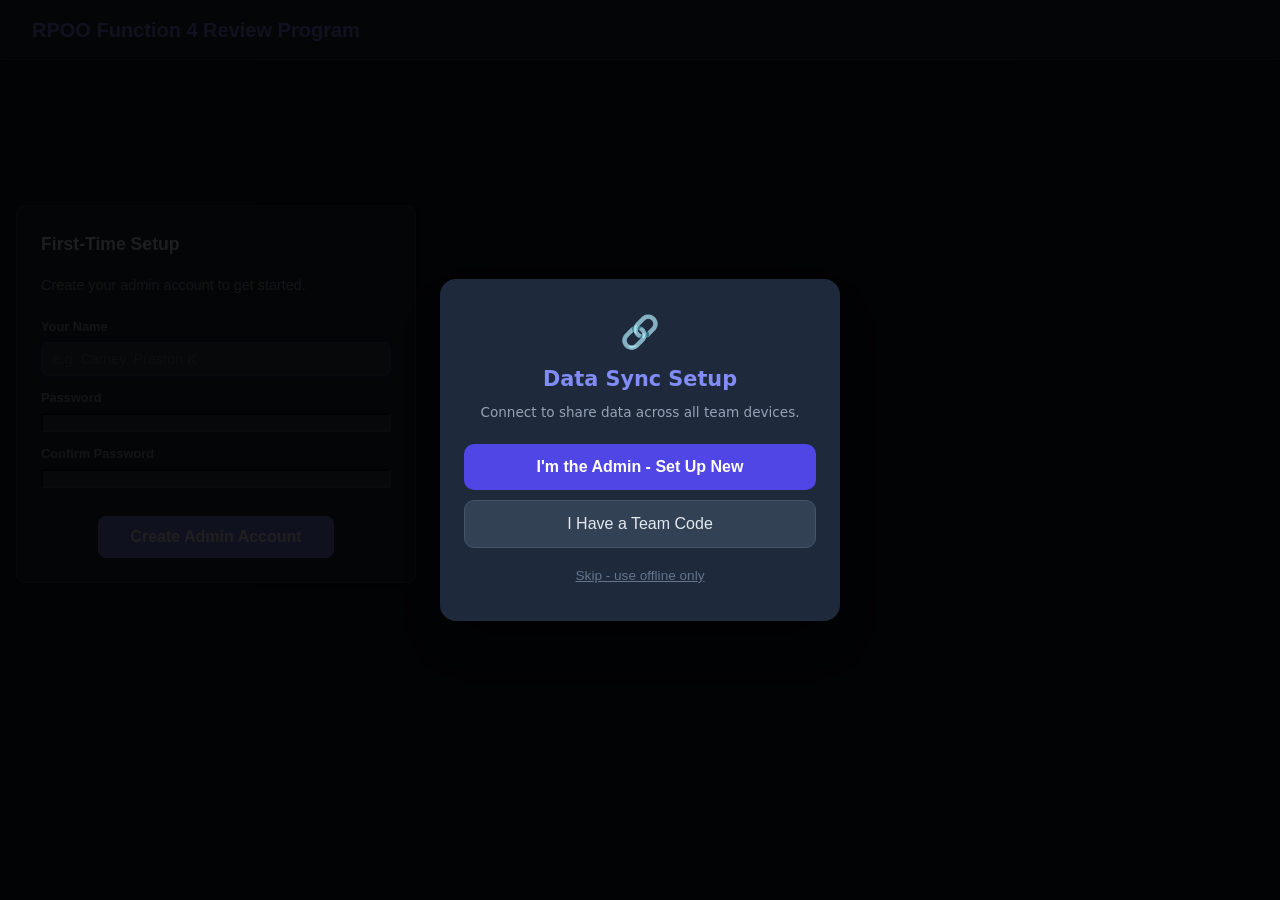
==== index.html @ e80628d8 "Navbar order + rename Help to TOC + debug checkmarks (index.html)" ====
<!DOCTYPE html>
<html lang="en">
<head>
  <meta charset="UTF-8">
  <meta name="viewport" content="width=device-width, initial-scale=1.0">
  <title>RPOO Function 4 Review Program</title>
  <link rel="stylesheet" href="css/style.css">
  <script>if(localStorage.getItem('clerk_obs_dark')!=='0')document.documentElement.classList.add('dark');</script>
</head>
<body>
  <nav class="navbar">
    <h1 class="logo">RPOO Function 4 Review Program</h1>
    <div class="nav-links">
      <a href="index.html" class="active">Home</a>
      <a href="summary.html">Review Dashboard</a>
      <a href="help.html">Table of Contents</a>
    </div>
  </nav>

  <main class="container" id="main-content"></main>

  <script src="js/gh-config.js"></script>
  <script src="js/sync.js"></script>
  <script src="js/offices.js"></script>
  <script src="js/auth.js"></script>
  <script src="js/reviews.js"></script>
  <script src="js/storage.js"></script>
  <script>
  (function() {
    var user = Auth.requireAuth();
    if (!user) return;
    Auth.renderNavbar();

    var main = document.getElementById('main-content');
    var roleBadge = Auth.REVIEW_ROLE_LABELS || { clerk: 'Clerk Reviewer', mailhandler: 'Mail Handler Reviewer', lead: 'Workbook Lead', teamlead: 'Review Lead' };

    // Load user's reviews
    var myReviews;
    var allReviewsList = Reviews.getAll();

    // Everyone sees reviews they're assigned to
    myReviews = allReviewsList.filter(function(r) {
      return r.assignments.some(function(a) { return a.userId === user.id; }) ||
             r.createdBy === user.id;
    });

    // Also include reviews where user is on the travel survey assignment list
    var myRevIds = {};
    myReviews.forEach(function(r) { myRevIds[r.id] = true; });
    for (var tsi = 0; tsi < localStorage.length; tsi++) {
      var tsKey = localStorage.key(tsi);
      if (tsKey && tsKey.indexOf('clerk_obs_travel_survey_') === 0) {
        try {
          var tsData = JSON.parse(localStorage.getItem(tsKey));
          if (tsData && tsData.assignments && tsData.assignments.some(function(a) { return a.userId === user.id; })) {
            var tsRevId = tsKey.replace('clerk_obs_travel_survey_', '');
            if (!myRevIds[tsRevId]) {
              var tsRev = Reviews.getById(tsRevId);
              if (tsRev) { myReviews.push(tsRev); myRevIds[tsRevId] = true; }
            }
          }
        } catch(e) {}
      }
    }

    // Debug mode fallback
    if (myReviews.length === 0 && user._realRole === 'admin') {
      myReviews = allReviewsList;
    }
    var allObs = Storage.hydrate(Storage.getAll());
    var myObs = Auth.filterVisible(allObs);

    // Filter out orphaned observations whose review no longer exists
    var allReviewIds = {};
    allReviewsList.forEach(function(r) { allReviewIds[r.id] = true; });
    myObs = myObs.filter(function(o) { return !o.reviewId || allReviewIds[o.reviewId]; });

    // Build dashboard based on access level
    var html = '<div class="landing-hero">' +
      '<h2>Welcome, ' + esc(user.displayName) + '</h2>' +
      '<p>USPS Clerk Observation &amp; Review Tool</p>' +
    '</div>';

    // ---- Quick Actions ----
    if (user.role === 'teamlead') {
      html += '<h3 style="margin:1.5rem 0 0.5rem;">Quick Actions</h3>';
      html += '<div class="landing-grid">';
      html += '<a href="admin.html" class="landing-card landing-card-primary">' +
        '<div class="landing-icon">&#10010;</div><h3>Create Review</h3>' +
        '<p>Set up a new review package — offices, dates, schedule, and team assignments.</p></a>';
      html += '<a href="summary.html" class="landing-card">' +
        '<div class="landing-icon">&#128202;</div><h3>Summary</h3>' +
        '<p>View completed reviews and drill down into observation data.</p></a>';
      html += '</div>';
    } else if (user.role !== 'readonly') {
      html += '<h3 style="margin:1.5rem 0 0.5rem;">Quick Actions</h3>';
      html += '<div class="landing-grid">';
      html += '<a href="setup.html" class="landing-card landing-card-primary">' +
        '<div class="landing-icon">&#128221;</div><h3>Start Review Day</h3>' +
        '<p>Begin a new observation day for an assigned review.</p></a>';
      html += '<a href="summary.html" class="landing-card">' +
        '<div class="landing-icon">&#128202;</div><h3>View Summary</h3>' +
        '<p>Review saved observations and summary reports.</p></a>';
      if (user.role === 'admin') {
        html += '<a href="admin.html" class="landing-card">' +
          '<div class="landing-icon">&#9881;</div><h3>Admin Panel</h3>' +
          '<p>Manage users, reviews, and assignments.</p></a>';
      }
      html += '</div>';
    } else {
      html += '<div class="landing-grid" style="margin-top:1rem;">';
      html += '<a href="summary.html" class="landing-card landing-card-primary">' +
        '<div class="landing-icon">&#128202;</div><h3>View Summary</h3>' +
        '<p>Review saved observations for your assigned offices.</p></a>';
      html += '</div>';
    }

    // ---- My Assigned Reviews ----
    // Sort by start date descending (latest first)
    myReviews.sort(function(a, b) {
      if (b.startDate > a.startDate) return 1;
      if (b.startDate < a.startDate) return -1;
      return 0;
    });

    // Categorize into Current / Future / Past based on review window (±1 week)
    var currentRevs = [], futureRevs = [], pastRevs = [];
    var nowMs = new Date().getTime();
    var ONE_WEEK = 7 * 24 * 60 * 60 * 1000;
    // Admins and team leads bypass lock globally
    var isAdmin = (user.role === 'admin');
    var isTeamLead = (user.role === 'teamlead');
    myReviews.forEach(function(rev) {
      var revStart = new Date(rev.startDate + 'T00:00:00');
      var revEnd = new Date(rev.endDate + 'T23:59:59');
      // Admins/teamleads get a wider window (no lock)
      var windowStart = (isAdmin || isTeamLead) ? new Date(revStart.getTime() - 30 * 24 * 60 * 60 * 1000) : new Date(revStart.getTime() - ONE_WEEK);
      var windowEnd = (isAdmin || isTeamLead) ? new Date(revEnd.getTime() + 30 * 24 * 60 * 60 * 1000) : new Date(revEnd.getTime() + ONE_WEEK);
      if (nowMs > windowEnd.getTime()) {
        pastRevs.push(rev);
      } else if (nowMs < windowStart.getTime()) {
        futureRevs.push(rev);
      } else {
        currentRevs.push(rev);
      }
    });

    function buildRevCard(rev) {
      // Determine user's review role (teamlead trumps lead)
      var myRole = '';
      for (var i = 0; i < rev.assignments.length; i++) {
        if (rev.assignments[i].userId === user.id) {
          var r = rev.assignments[i].reviewRole;
          if (r === 'teamlead') { myRole = r; break; }
          if (!myRole) myRole = r;
        }
      }
      // System-level teamlead/admin upgrades review role display
      if ((myRole === 'lead' || myRole === '') && (user.role === 'teamlead')) myRole = 'teamlead';
      var isLead = (myRole === 'lead' || myRole === 'teamlead' || user.role === 'teamlead' || user.role === 'admin');

      // Offices as compact list
      var offices = rev.offices || [];
      if (offices.length === 0 && rev.financeNum) offices = [{ financeNum: rev.financeNum, officeName: rev.officeName }];
      var officeStr = offices.map(function(o) { return esc(o.officeName); }).join(', ');

      // Role label
      var roleLabel = { clerk: 'Clerk', mailhandler: 'Mail Handler', lead: 'Workbook Lead', teamlead: 'Review Lead' };
      var roleTag = myRole ? '<span class="rc-role rc-role--' + myRole + '">' + (roleLabel[myRole] || myRole) + '</span>' : '';

      // Date window check
      var revStart = new Date(rev.startDate + 'T00:00:00');
      var revEnd = new Date(rev.endDate + 'T23:59:59');
      var ONE_DAY = 24 * 60 * 60 * 1000;
      var podWindowStart = new Date(revStart.getTime() - ONE_DAY);
      var podWindowEnd = new Date(revEnd.getTime() + ONE_WEEK);
      var isPod = !isAdmin && !isLead;
      var isLocked = isPod && (nowMs > podWindowEnd.getTime() || nowMs < podWindowStart.getTime());
      var isPreReview = isPod && nowMs < podWindowStart.getTime();

      // Day status
      var reviewObs = myObs.filter(function(o) { return o.reviewId === rev.id; });
      if (reviewObs.length === 0) {
        reviewObs = myObs.filter(function(o) {
          return Reviews.hasOffice(rev, o.financeNum) && o.date >= rev.startDate && o.date <= rev.endDate;
        });
      }
      var day1 = reviewObs.filter(function(o) { return o.dayNumber === '1'; });
      var day2 = reviewObs.filter(function(o) { return o.dayNumber === '2'; });
      var d1Status = day1.length > 0 ? (day1[0].status === 'submitted' ? 'done' : 'wip') : 'none';
      var d2Status = day2.length > 0 ? (day2[0].status === 'submitted' ? 'done' : 'wip') : 'none';

      // Travel survey check
      var travelHtml = '';
      (function() {
        var tKey = 'clerk_obs_travel_survey_' + rev.id;
        try {
          var tData = JSON.parse(localStorage.getItem(tKey));
          if (!tData || !tData.assignments) return;
          var isAssigned = tData.assignments.some(function(a) { return a.userId === user.id; });
          if (!isAssigned && !isLead && !isAdmin) return;

          if (isAssigned) {
            var hasResponded = tData.responses && tData.responses[user.id];
            travelHtml = '<a href="review.html?mode=travel&travelReview=' + rev.id + '" class="rc-travel-link' + (hasResponded ? ' rc-travel--done' : '') + '" title="Travel Survey">' +
              '\u2708\ufe0f ' + (hasResponded ? 'Travel \u2713' : 'Travel Survey') + '</a>';
          }

          var isReviewTeamLead = (myRole === 'teamlead' || myRole === 'lead') || (user.role === 'teamlead' && rev.createdBy === user.id);
          if (isReviewTeamLead) {
            var pending = tData.assignments.filter(function(a) { return !tData.responses || !tData.responses[a.userId]; }).length;
            var done = tData.assignments.length - pending;
            travelHtml += '<span class="rc-travel-stat">\u2708\ufe0f ' + done + '/' + tData.assignments.length + (pending > 0 ? ' <span style="color:var(--warning);">(' + pending + ' pending)</span>' : ' \u2713') + '</span>';
          }
        } catch(e) {}
      })();

      // --- Build compact card ---
      var c = '<div class="rc-card" data-review-id="' + rev.id + '">';

      // Top row: name + role
      c += '<div class="rc-header">';
      c += '<h3 class="rc-title">' + esc(rev.name || rev.officeName || 'Review') + '</h3>';
      c += roleTag;
      c += '</div>';

      // Info row: dates + offices
      c += '<div class="rc-info">';
      c += '<span class="rc-dates">' + esc(rev.startDate) + ' \u2013 ' + esc(rev.endDate) + '</span>';
      if (officeStr) c += '<span class="rc-offices">' + officeStr + '</span>';
      c += '</div>';

      // Day progress dots + travel
      if (!isPreReview && !isLocked) {
        c += '<div class="rc-progress">';
        function dotClass(s) { return s === 'done' ? 'rc-dot--done' : s === 'wip' ? 'rc-dot--wip' : 'rc-dot--none'; }
        c += '<div class="rc-days">';
        c += '<span class="rc-dot ' + dotClass(d1Status) + '" title="Day 1: ' + d1Status + '">1</span>';
        c += '<span class="rc-dot ' + dotClass(d2Status) + '" title="Day 2: ' + d2Status + '">2</span>';
        var statusText = (d1Status === 'done' && d2Status === 'done') ? 'Complete' :
          (d1Status === 'done' || d2Status === 'done') ? 'Partially done' :
          (d1Status === 'wip' || d2Status === 'wip') ? 'In progress' : 'Not started';
        c += '<span class="rc-day-label">' + statusText + '</span>';
        c += '</div>';
        if (travelHtml) c += '<div class="rc-travel">' + travelHtml + '</div>';
        c += '</div>';
      } else if (travelHtml) {
        c += '<div class="rc-progress"><div class="rc-travel">' + travelHtml + '</div></div>';
      }

      // Action row
      c += '<div class="rc-actions">';
      if (isPreReview) {
        var daysUntil = Math.ceil((podWindowStart.getTime() - nowMs) / ONE_DAY);
        c += '<span class="rc-countdown">Opens in ' + daysUntil + ' day' + (daysUntil !== 1 ? 's' : '') + '</span>';
      } else if (isLocked) {
        c += '<a class="btn btn-sm btn-outline dash-action-btn" data-review-id="' + rev.id + '" data-goto="summary">View Summary</a>';
      } else if (isLead) {
        c += '<a class="btn btn-sm btn-primary dash-action-btn" data-review-id="' + rev.id + '" data-goto="workbook">Manage Review</a>';
      } else {
        // POD actions — smart single button
        if (day1.length === 0) {
          c += '<a class="btn btn-sm btn-primary dash-action-btn" data-review-id="' + rev.id + '" data-goto="setup" data-day="1">Start Day 1</a>';
        } else if (day2.length === 0) {
          c += '<a class="btn btn-sm btn-primary dash-action-btn" data-review-id="' + rev.id + '" data-goto="setup" data-day="2">Start Day 2</a>';
          c += '<a class="btn btn-sm btn-outline dash-action-btn" data-review-id="' + rev.id + '" data-goto="setup" data-day="1">Edit Day 1</a>';
        } else {
          c += '<a class="btn btn-sm btn-outline dash-action-btn" data-review-id="' + rev.id + '" data-goto="setup" data-day="1">Day 1</a>';
          c += '<a class="btn btn-sm btn-outline dash-action-btn" data-review-id="' + rev.id + '" data-goto="setup" data-day="2">Day 2</a>';
          c += '<a class="btn btn-sm btn-primary dash-action-btn" data-review-id="' + rev.id + '" data-goto="summary">Summary</a>';
        }
      }
      c += '</div>';

      c += '</div>';
      return c;
    }

    // Render grouped review card sections
    if (currentRevs.length > 0) {
      html += '<h3 style="margin:2rem 0 0.5rem;">&#9200; Current Reviews</h3>';
      html += '<div class="dash-grid">';
      currentRevs.forEach(function(rev) { html += buildRevCard(rev); });
      html += '</div>';
    }
    if (futureRevs.length > 0) {
      html += '<h3 style="margin:2rem 0 0.5rem;">&#128197; Upcoming Reviews</h3>';
      html += '<div class="dash-grid">';
      futureRevs.forEach(function(rev) { html += buildRevCard(rev); });
      html += '</div>';
    }
    if (pastRevs.length > 0) {
      html += '<h3 style="margin:2rem 0 0.5rem;">&#128451; Past Reviews</h3>';
      html += '<div class="dash-grid">';
      pastRevs.forEach(function(rev) { html += buildRevCard(rev); });
      html += '</div>';
    }
    if (myReviews.length === 0 && user.role === 'reviewer') {
      html += '<div class="card" style="margin-top:1.5rem;text-align:center;padding:2rem;">' +
        '<p style="color:var(--text-light);">No reviews assigned to you yet. You can request access below.</p></div>';
    }

    // Admin: show all other reviews they're not assigned to
    if (user.role === 'admin') {
      var myAssignedIds = {};
      myReviews.forEach(function(r) { myAssignedIds[r.id] = true; });
      var otherRevs = allReviewsList.filter(function(r) { return !myAssignedIds[r.id]; });
      if (otherRevs.length > 0) {
        otherRevs.sort(function(a, b) { return b.startDate > a.startDate ? 1 : b.startDate < a.startDate ? -1 : 0; });
        html += '<h3 style="margin:2rem 0 0.5rem;">&#128203; All Reviews</h3>';
        html += '<div class="dash-grid">';
        otherRevs.forEach(function(rev) { html += buildRevCard(rev); });
        html += '</div>';
      }
    }

    // ---- Request Access ----
    if (user.role === 'reviewer' || user.role === 'readonly') {
      // Build ALL review options (for requesting access)
      var allRevs = Reviews.getAll();
      allRevs.sort(function(a, b) { return b.startDate > a.startDate ? 1 : b.startDate < a.startDate ? -1 : 0; });
      var allRevOptions = '';
      allRevs.forEach(function(r) {
        allRevOptions += '<option value="' + esc(r.id) + '">' + esc(r.name || r.officeName || 'Review') + ' (' + esc(r.startDate) + ')</option>';
      });
      if (!allRevOptions) allRevOptions = '<option value="">No reviews available</option>';

      // Build user's assigned review options (for role change)
      var userRevs = Reviews.getForUser(user.id);
      var myRevOptions = '';
      userRevs.forEach(function(r) {
        myRevOptions += '<option value="' + esc(r.id) + '">' + esc(r.name || r.officeName || 'Review') + ' (' + esc(r.startDate) + ')</option>';
      });
      if (!myRevOptions) myRevOptions = '<option value="">No reviews assigned</option>';

      // Build review role options
      var roleOptions = '';
      ['clerk', 'mailhandler', 'lead', 'teamlead'].forEach(function(r) {
        roleOptions += '<option value="' + r + '">' + esc(Auth.REVIEW_ROLE_LABELS[r] || r) + '</option>';
      });

      html += '<div class="card" style="margin-top:1.5rem;">' +
        '<h3>Request Access</h3>' +
        '<p class="setup-subtitle">Submit a request to change your review access or role.</p>' +
        '<div class="form-row">' +
          '<div class="form-group">' +
            '<label for="req-type">Request Type</label>' +
            '<select id="req-type">' +
              '<option value="review_access">Request Access to a Review</option>' +
              '<option value="review_role">Review Role Change</option>' +
            '</select>' +
          '</div>' +
        '</div>' +
        '<!-- Dynamic fields -->' +
        '<div id="req-review-access-wrap">' +
          '<div class="form-row"><div class="form-group">' +
            '<label for="req-review-pick">Select Review</label>' +
            '<select id="req-review-pick">' + allRevOptions + '</select>' +
          '</div></div>' +
        '</div>' +
        '<div id="req-role-wrap" hidden>' +
          '<div class="form-row">' +
            '<div class="form-group">' +
              '<label for="req-role-review">Review</label>' +
              '<select id="req-role-review">' + myRevOptions + '</select>' +
            '</div>' +
            '<div class="form-group">' +
              '<label for="req-role-desired">Desired Role</label>' +
              '<select id="req-role-desired">' + roleOptions + '</select>' +
            '</div>' +
          '</div>' +
        '</div>' +
        '<div class="setup-actions">' +
          '<button id="req-submit-btn" class="btn btn-primary">Submit Request</button>' +
        '</div>' +
        '<p id="req-status" class="status-msg" hidden></p>' +
      '</div>';
    }

    // ---- Help / Support ----
    html += '<div class="card" style="margin-top:1.5rem;">' +
      '<h3>Help &amp; Support</h3>' +
      '<p style="font-size:0.85rem;">Need help? Contact support at ' +
      '<a href="mailto:preston.k.carney@usps.gov">preston.k.carney@usps.gov</a></p>' +
    '</div>';

    main.innerHTML = html;

    // Helper: compute observation date from review start + day offset
    function computeObsDate(rev, officeObj, dayNum) {
      var base = (officeObj && officeObj.startDate) ? officeObj.startDate : (rev ? rev.startDate : '');
      if (!base) return '';
      var d = new Date(base + 'T00:00:00');
      var offset = (parseInt(dayNum, 10) || 1) - 1;
      if (offset > 0) d.setDate(d.getDate() + offset);
      return d.getFullYear() + '-' + String(d.getMonth() + 1).padStart(2, '0') + '-' + String(d.getDate()).padStart(2, '0');
    }

    // ---- Action button click handlers ----
    document.querySelectorAll('.dash-action-btn').forEach(function(btn) {
      btn.style.cursor = 'pointer';
      btn.addEventListener('click', function(e) {
        e.stopPropagation();
        var revId = btn.dataset.reviewId;
        var goto = btn.dataset.goto;
        if (goto === 'summary') {
          window.location.href = 'summary.html';
        } else if (goto === 'workbook') {
          var rev = null;
          for (var ri = 0; ri < myReviews.length; ri++) {
            if (myReviews[ri].id === revId) { rev = myReviews[ri]; break; }
          }
          // Determine this user's review role from assignment
          var wbRole = 'lead';
          if (rev) {
            for (var ai = 0; ai < rev.assignments.length; ai++) {
              if (rev.assignments[ai].userId === user.id) {
                var r = rev.assignments[ai].reviewRole;
                if (r === 'teamlead') { wbRole = r; break; }
                if (wbRole === 'lead') wbRole = r;
              }
            }
          }
          var firstOffice = rev && rev.offices && rev.offices.length > 0 ? rev.offices[0] : null;
          var setupObj = {
            reviewId: revId,
            office: firstOffice ? firstOffice.officeName : (rev ? rev.officeName : ''),
            financeNum: firstOffice ? firstOffice.financeNum : (rev ? rev.financeNum : ''),
            date: computeObsDate(rev, firstOffice, '1'),
            dayNumber: '1',
            observerName: user.displayName || user.username,
            reviewRole: wbRole
          };
          localStorage.setItem('reviewDaySetup', JSON.stringify(setupObj));
          window.location.href = 'review.html?rid=' + encodeURIComponent(revId) + '&day=1&mode=workbook';
        } else {
          var rev = null;
          for (var ri = 0; ri < myReviews.length; ri++) {
            if (myReviews[ri].id === revId) { rev = myReviews[ri]; break; }
          }
          var myRoleKey = '';
          if (rev) {
            for (var ai = 0; ai < rev.assignments.length; ai++) {
              if (rev.assignments[ai].userId === user.id) {
                var r = rev.assignments[ai].reviewRole;
                if (r === 'teamlead') { myRoleKey = r; break; }
                if (!myRoleKey) myRoleKey = r;
              }
            }
          }
          var dayAttr = btn.dataset.day;
          var forceRole = btn.dataset.forceRole || '';
          var firstOff = rev && rev.offices && rev.offices.length > 0 ? rev.offices[0] : null;
          var setupObj = {
            reviewId: revId,
            office: firstOff ? firstOff.officeName : (rev ? rev.officeName : ''),
            financeNum: firstOff ? firstOff.financeNum : (rev ? rev.financeNum : ''),
            date: computeObsDate(rev, firstOff, dayAttr || '1'),
            dayNumber: dayAttr || '',
            observerName: user.displayName || user.username,
            reviewRole: forceRole || myRoleKey || (user.role === 'admin' || user.role === 'teamlead' ? 'clerk' : '')
          };
          localStorage.setItem('reviewDaySetup', JSON.stringify(setupObj));
          // Go directly to review if we have enough info, otherwise go to setup
          if (setupObj.dayNumber && setupObj.office) {
            window.location.href = 'review.html?rid=' + encodeURIComponent(revId) + '&day=' + encodeURIComponent(setupObj.dayNumber);
          } else {
            window.location.href = 'setup.html';
          }
        }
      });
    });

    // ---- Request type toggle & submit handler ----
    var reqTypeEl = document.getElementById('req-type');
    var reqBtn = document.getElementById('req-submit-btn');
    if (reqTypeEl) {
      var revAccessWrap = document.getElementById('req-review-access-wrap');
      var roleWrap      = document.getElementById('req-role-wrap');
      reqTypeEl.addEventListener('change', function() {
        var t = reqTypeEl.value;
        revAccessWrap.hidden = t !== 'review_access';
        roleWrap.hidden      = t !== 'review_role';
      });
    }
    if (reqBtn) {
      reqBtn.addEventListener('click', function() {
        var type = document.getElementById('req-type').value;
        var statusEl = document.getElementById('req-status');
        var detail = '';
        if (type === 'review_access') {
          var sel = document.getElementById('req-review-pick');
          detail = sel.value ? sel.options[sel.selectedIndex].text : '';
        } else if (type === 'review_role') {
          var revSel = document.getElementById('req-role-review');
          var roleSel = document.getElementById('req-role-desired');
          var revText = revSel.value ? revSel.options[revSel.selectedIndex].text : '';
          var roleText = roleSel.options[roleSel.selectedIndex].text;
          detail = roleText + ' on ' + revText;
        }
        if (!detail) {
          statusEl.textContent = 'Please fill in the required field.';
          statusEl.className = 'status-msg error'; statusEl.hidden = false; return;
        }
        Auth.submitRequest({ userId: user.id, userName: user.displayName, type: type, detail: detail });
        statusEl.textContent = 'Request submitted! An admin will review it.';
        statusEl.className = 'status-msg success'; statusEl.hidden = false;
      });
    }

    function daysSince(dateStr) {
      var d = new Date(dateStr + 'T00:00:00');
      var now = new Date();
      return Math.floor((now - d) / (1000 * 60 * 60 * 24));
    }
    function esc(str) {
      if (!str) return '';
      var div = document.createElement('div');
      div.textContent = str;
      return div.innerHTML;
    }
  })();
  </script>
</body>
</html>
---- css/style.css ----
/* ===== Reset & Base ===== */
*, *::before, *::after { box-sizing: border-box; margin: 0; padding: 0; }

:root {
  --primary: #4f46e5;
  --primary-hover: #4338ca;
  --secondary: #6b7280;
  --success: #16a34a;
  --danger: #dc2626;
  --bg: #f3f4f6;
  --card-bg: #ffffff;
  --text: #1f2937;
  --text-light: #6b7280;
  --border: #e5e7eb;
  --radius: 8px;
  --shadow: 0 1px 3px rgba(0,0,0,0.1);
}

body {
  font-family: -apple-system, BlinkMacSystemFont, 'Segoe UI', Roboto, sans-serif;
  background: var(--bg);
  color: var(--text);
  line-height: 1.6;
  min-height: 100vh;
}

/* ===== Navbar ===== */
.navbar {
  background: var(--card-bg);
  border-bottom: 1px solid var(--border);
  padding: 0 2rem;
  display: flex;
  align-items: center;
  justify-content: space-between;
  height: 60px;
  box-shadow: var(--shadow);
  position: sticky;
  top: 0;
  z-index: 100;
}

.logo { font-size: 1.25rem; font-weight: 700; color: var(--primary); }

.nav-links { display: flex; gap: 1rem; }
.nav-links a {
  text-decoration: none; color: var(--text-light); font-weight: 500;
  padding: 0.5rem 1rem; border-radius: var(--radius); transition: all 0.2s;
}
.nav-links a:hover, .nav-links a.active {
  color: var(--primary); background: #eef2ff;
}

/* ===== Layout ===== */
.container {
  max-width: 1300px;
  margin: 2rem auto;
  padding: 0 1rem;
  display: flex;
  flex-direction: column;
  gap: 1.5rem;
}

/* ===== Card ===== */
.card {
  background: var(--card-bg);
  border: 1px solid var(--border);
  border-radius: var(--radius);
  padding: 1.5rem;
  box-shadow: var(--shadow);
}
.card h2 { font-size: 1.1rem; margin-bottom: 1rem; color: var(--text); }

.section-header {
  display: flex; justify-content: space-between; align-items: center; margin-bottom: 1rem;
}
.section-header h2 { margin-bottom: 0; }

.save-section { text-align: center; }

/* ===== Forms ===== */
.form-row { display: flex; gap: 1rem; flex-wrap: wrap; margin-bottom: 0.75rem; }

.form-group {
  display: flex; flex-direction: column; gap: 0.3rem; flex: 1; min-width: 150px;
}
.form-group.fg-2 { flex: 2; }

.form-group label {
  font-size: 0.8rem; font-weight: 600; color: var(--text-light);
}

input[type="text"],
input[type="number"],
input[type="date"],
input[type="time"],
textarea,
select {
  padding: 0.5rem 0.65rem;
  border: 1px solid var(--border);
  border-radius: var(--radius);
  font-size: 0.9rem;
  font-family: inherit;
  color: var(--text);
  background: var(--card-bg);
  transition: border-color 0.2s;
}
input:focus, textarea:focus, select:focus {
  outline: none;
  border-color: var(--primary);
  box-shadow: 0 0 0 3px rgba(79,70,229,0.1);
}

/* ===== Buttons ===== */
.btn {
  padding: 0.5rem 1.2rem; border: none; border-radius: var(--radius);
  font-size: 0.88rem; font-weight: 600; cursor: pointer; transition: all 0.2s;
  margin-top: 0.5rem;
}
.btn-primary { background: var(--primary); color: white; }
.btn-primary:hover { background: var(--primary-hover); }
.btn-secondary { background: #eef2ff; color: var(--primary); }
.btn-secondary:hover { background: #e0e7ff; }
.btn-outline { background: transparent; color: var(--secondary); border: 1px solid var(--border); }
.btn-outline:hover { border-color: var(--primary); color: var(--primary); }
.btn-sm { padding: 0.3rem 0.75rem; font-size: 0.8rem; margin-top: 0; }
.btn-danger {
  background: transparent; color: var(--danger); border: 1px solid var(--danger);
  padding: 0.25rem 0.6rem; font-size: 0.78rem; margin-top: 0;
}
.btn-danger:hover { background: #fef2f2; }

/* ===== Status Messages ===== */
.status-msg {
  margin-top: 0.75rem; padding: 0.5rem 0.85rem;
  border-radius: var(--radius); font-size: 0.85rem; font-weight: 500;
}
.status-msg.success { background: #f0fdf4; color: var(--success); border: 1px solid #bbf7d0; }
.status-msg.error   { background: #fef2f2; color: var(--danger);  border: 1px solid #fecaca; }
.status-msg.info    { background: #eef2ff; color: var(--primary); border: 1px solid #c7d2fe; }

.empty-state {
  text-align: center; color: var(--text-light); padding: 1.5rem 1rem; font-size: 0.9rem;
}

/* ===== Data Entry Table ===== */
.table-wrap { overflow-x: auto; }

table { width: 100%; border-collapse: collapse; font-size: 0.82rem; }

thead th {
  text-align: left; padding: 0.5rem 0.4rem;
  background: #f9fafb; border-bottom: 2px solid var(--border);
  font-weight: 600; color: var(--text-light); font-size: 0.75rem;
  text-transform: uppercase; letter-spacing: 0.03em; white-space: nowrap;
}

tbody td {
  padding: 0.25rem 0.2rem; border-bottom: 1px solid var(--border); vertical-align: middle;
}
tbody tr:hover { background: #f9fafb; }

/* Column widths */
.col-num     { width: 30px; text-align: center; color: var(--text-light); font-weight: 600; }
.col-ldc     { width: 95px; }
.col-opn     { width: 80px; }
.col-clerks  { width: 60px; }
.col-time    { width: 90px; }
.col-elapsed { width: 70px; }
.col-desc    { min-width: 260px; }
.col-vol     { width: 75px; }
.col-action  { width: 40px; }

/* Cell inputs — compact spreadsheet feel */
.cell-input {
  width: 100%;
  padding: 0.35rem 0.4rem;
  border: 1px solid transparent;
  border-radius: 4px;
  font-size: 0.84rem;
  font-family: inherit;
  color: var(--text);
  background: transparent;
  transition: border-color 0.15s, background 0.15s;
}
.cell-input:hover { border-color: var(--border); background: #fafafa; }
.cell-input:focus {
  outline: none; border-color: var(--primary);
  background: white; box-shadow: 0 0 0 2px rgba(79,70,229,0.1);
}
.cell-input:disabled {
  background: #f3f4f6; color: #ccc; cursor: not-allowed;
}

/* Remove number input arrows for cleaner look */
.cell-input[type="number"]::-webkit-inner-spin-button,
.cell-input[type="number"]::-webkit-outer-spin-button {
  -webkit-appearance: none; margin: 0;
}
.cell-input[type="number"] { -moz-appearance: textfield; }

.elapsed-cell {
  text-align: center; font-weight: 600; color: var(--primary); font-size: 0.82rem;
}

/* Description textarea */
.desc-input {
  resize: vertical;
  min-height: 38px;
  line-height: 1.4;
}

/* Volume cells — empty ones stay blank */
.vol-cell { text-align: center; }

/* Select dropdowns in table cells */
select.cell-input {
  cursor: pointer;
  padding-right: 0.3rem;
}

/* OPN select — show short when closed, full when open */
.opn-select {
  font-size: 0.78rem;
}

/* ===== LDC Colors (cards + table rows) ===== */
.ldc-41  { background: #f3e8ff !important; }                /* Purple */
.ldc-42  { background: #fff3e0 !important; }                /* Light Orange */
.ldc-43a { background: #e8f5e9 !important; }                /* Light Green */
.ldc-43l { background: repeating-linear-gradient(
  0deg, #c8e6c9, #c8e6c9 4px, #e8f5e9 4px, #e8f5e9 8px) !important; } /* Green horizontal stripe */
.ldc-43f { background: repeating-linear-gradient(
  90deg, #c8e6c9, #c8e6c9 4px, #e8f5e9 4px, #e8f5e9 8px) !important; } /* Green vertical stripe */
.ldc-43p { background: #a5d6a7 !important; }                /* Dark Green */
.ldc-44  { background: #fffde7 !important; }                /* Yellow */
.ldc-45  { background: #e3f2fd !important; }                /* Blue */
.ldc-48  { background: #ffebee !important; }                /* Red */
.ldc-np  { background: #ef9a9a !important; }                /* Darker Red */
.ldc-brk { background: #e0e0e0 !important; }                /* Gray */
.ldc-lun { background: #bdbdbd !important; }                /* Dark Gray */
.ldc-cb  { background: repeating-linear-gradient(
  45deg, #e0e0e0, #e0e0e0 4px, #f5f5f5 4px, #f5f5f5 8px) !important; } /* Gray dotted */
.ldc-cc  { background: repeating-linear-gradient(
  90deg, #e0e0e0, #e0e0e0 4px, #f5f5f5 4px, #f5f5f5 8px) !important; } /* Light gray vertical stripe */

/* ===== Entry Card Layout ===== */
.entry-card {
  border: 1px solid var(--border);
  border-radius: var(--radius);
  padding: 0.75rem 1rem;
  margin-bottom: 0.5rem;
  background: #fafafa;
  transition: box-shadow 0.2s;
}
.entry-card:hover {
  box-shadow: 0 2px 8px rgba(0,0,0,0.08);
}

.entry-top-row {
  display: flex;
  align-items: flex-end;
  gap: 0.6rem;
  flex-wrap: wrap;
}

.entry-num {
  font-weight: 700;
  color: var(--text-light);
  font-size: 1rem;
  min-width: 22px;
  text-align: center;
  padding-bottom: 0.35rem;
}

.entry-field {
  display: flex;
  flex-direction: column;
  gap: 0.15rem;
  min-width: 100px;
}
.entry-field label {
  font-size: 0.7rem;
  font-weight: 600;
  color: var(--text-light);
  text-transform: uppercase;
  letter-spacing: 0.02em;
  white-space: nowrap;
}

.entry-field-sm { min-width: 70px; max-width: 90px; }
.entry-field-xs { min-width: 50px; max-width: 60px; }
.entry-field-opn { min-width: 220px; }
.entry-field-quality { min-width: 180px; }
.entry-field-full { flex: 1; min-width: 100%; }

.vol-inline-fields {
  display: contents;
}

.entry-bottom-row {
  padding-top: 0.4rem;
}

.entry-bottom-row .desc-input {
  width: 100%;
  resize: vertical;
  min-height: 36px;
  font-size: 0.84rem;
}

.elapsed-display {
  font-weight: 700;
  color: var(--primary);
  font-size: 0.88rem;
  padding: 0.35rem 0;
}

.entry-card .remove-row-btn {
  align-self: flex-end;
  margin-bottom: 0.25rem;
  margin-left: auto;
}

/* ===== Stats Grid ===== */
.stats-grid {
  display: grid; grid-template-columns: repeat(auto-fit, minmax(140px, 1fr)); gap: 1rem;
}
.stat-box {
  text-align: center; padding: 1rem; background: #fafafa;
  border-radius: var(--radius); border: 1px solid var(--border);
}
.stat-value { display: block; font-size: 1.75rem; font-weight: 700; color: var(--primary); }
.stat-label {
  font-size: 0.78rem; color: var(--text-light);
  text-transform: uppercase; letter-spacing: 0.03em;
}

/* ===== Bar Chart ===== */
.bar-chart { display: flex; flex-direction: column; gap: 0.6rem; }
.bar-row { display: flex; align-items: center; gap: 0.75rem; }
.bar-label { width: 90px; font-size: 0.82rem; font-weight: 500; text-align: right; flex-shrink: 0; }
.bar-track { flex: 1; height: 22px; background: #f3f4f6; border-radius: 4px; overflow: hidden; }
.bar-fill { height: 100%; background: var(--primary); border-radius: 4px; transition: width 0.4s ease; min-width: 2px; }
.bar-value { font-size: 0.78rem; color: var(--text-light); width: 50px; flex-shrink: 0; }

/* ===== Observations List (Summary Page) ===== */
.observations-list { display: flex; flex-direction: column; gap: 1rem; }

.obs-card {
  border: 1px solid var(--border); border-radius: var(--radius);
  padding: 1rem; background: #fafafa;
}
.obs-header {
  display: flex; justify-content: space-between; align-items: flex-start;
  margin-bottom: 0.5rem;
}
.obs-meta { display: flex; flex-wrap: wrap; align-items: center; gap: 0.75rem; }
.obs-date { font-size: 0.85rem; color: var(--text-light); }
.obs-tag {
  display: inline-block; background: #eef2ff; color: var(--primary);
  padding: 0.1rem 0.55rem; border-radius: 999px; font-size: 0.72rem; font-weight: 600;
}
.obs-checks { display: flex; gap: 0.5rem; margin-bottom: 0.5rem; flex-wrap: wrap; }
.check-badge {
  font-size: 0.75rem; font-weight: 600; padding: 0.15rem 0.6rem;
  border-radius: 999px;
}
.check-yes { background: #f0fdf4; color: var(--success); border: 1px solid #bbf7d0; }
.check-no  { background: #fef2f2; color: var(--danger);  border: 1px solid #fecaca; }

.obs-footer {
  display: flex; justify-content: space-between; margin-top: 0.5rem;
  font-size: 0.82rem; color: var(--text-light);
}

.summary-table th { font-size: 0.7rem; padding: 0.35rem 0.4rem; }
.summary-table td { font-size: 0.8rem; padding: 0.35rem 0.4rem; }

/* ===== Responsive ===== */
@media (max-width: 700px) {
  .navbar { padding: 0 1rem; }
  .form-row { flex-direction: column; }
  .form-group { min-width: 100%; }
  .stats-grid { grid-template-columns: 1fr 1fr; }
  .landing-grid { grid-template-columns: 1fr; }
}

/* ===== Landing Page ===== */
.landing-container {
  max-width: 800px;
  align-items: center;
}
.landing-hero {
  text-align: center;
  padding: 2rem 0 1rem;
}
.landing-hero h2 {
  font-size: 1.6rem;
  color: var(--text);
  margin-bottom: 0.5rem;
}
.landing-hero p {
  color: var(--text-light);
  font-size: 1rem;
}
.landing-grid {
  display: grid;
  grid-template-columns: 1fr 1fr;
  gap: 1.5rem;
  width: 100%;
}
.landing-card {
  display: flex;
  flex-direction: column;
  align-items: center;
  gap: 0.5rem;
  padding: 2rem 1.5rem;
  background: var(--card-bg);
  border: 2px solid var(--border);
  border-radius: var(--radius);
  text-decoration: none;
  color: var(--text);
  transition: all 0.2s;
  text-align: center;
  box-shadow: var(--shadow);
}
.landing-card:hover {
  border-color: var(--primary);
  box-shadow: 0 4px 16px rgba(79,70,229,0.12);
  transform: translateY(-2px);
}
.landing-card-primary {
  border-color: var(--primary);
  background: #eef2ff;
}
.landing-icon {
  font-size: 2.5rem;
  line-height: 1;
}
.landing-card h3 {
  font-size: 1.15rem;
  color: var(--primary);
}
.landing-card p {
  font-size: 0.88rem;
  color: var(--text-light);
  margin: 0;
}

/* ===== Setup Page ===== */
.setup-container {
  max-width: 600px;
  padding-top: 2rem;
}
.setup-card {
  padding: 2rem;
}
.setup-subtitle {
  color: var(--text-light);
  font-size: 0.9rem;
  margin-bottom: 1.25rem;
}
.setup-actions {
  text-align: center;
  margin-top: 1.25rem;
}
.btn-lg {
  padding: 0.75rem 2rem;
  font-size: 1rem;
}

/* ===== Observation Info Bar (review page) ===== */
.obs-info-bar {
  padding: 0.75rem 1.25rem;
}
.obs-info-header {
  display: flex;
  justify-content: space-between;
  align-items: center;
  margin-bottom: 0.5rem;
}
.obs-info-header h2 {
  font-size: 0.95rem;
  margin-bottom: 0;
}
.obs-info-display {
  display: flex;
  flex-wrap: wrap;
  gap: 1rem;
}
.info-chip {
  font-size: 0.85rem;
  color: var(--text);
}
.info-chip strong {
  color: var(--text-light);
  font-size: 0.75rem;
  text-transform: uppercase;
  letter-spacing: 0.02em;
}
.obs-info-edit {
  padding-top: 0.5rem;
}

/* ===== Inline Add Row Button ===== */
.inline-add-row {
  text-align: center;
  margin: 0.75rem 0 1.5rem;
}
.inline-add-row .btn {
  font-size: 0.95rem;
  padding: 0.6rem 1.5rem;
}

/* ===== Office Picker (Summary Page) ===== */
.office-list {
  display: flex;
  flex-direction: column;
  gap: 0.5rem;
}
.office-card {
  display: flex;
  align-items: center;
  justify-content: space-between;
  width: 100%;
  padding: 1rem 1.25rem;
  background: #fafafa;
  border: 1px solid var(--border);
  border-radius: var(--radius);
  cursor: pointer;
  transition: all 0.2s;
  text-align: left;
  font-family: inherit;
  font-size: inherit;
  color: var(--text);
}
.office-card:hover {
  border-color: var(--primary);
  background: #eef2ff;
  box-shadow: 0 2px 8px rgba(79,70,229,0.1);
}
.office-card-name {
  font-size: 1.05rem;
  font-weight: 700;
  color: var(--primary);
}
.office-card-details {
  display: flex;
  gap: 1.5rem;
  font-size: 0.82rem;
  color: var(--text-light);
}

/* ===== Day Meta (Summary Review) ===== */
.day-meta {
  display: flex;
  flex-wrap: wrap;
  gap: 1.5rem;
  margin-bottom: 0.75rem;
  font-size: 0.85rem;
  color: var(--text);
}
.day-meta strong {
  color: var(--text-light);
  font-size: 0.75rem;
  text-transform: uppercase;
  letter-spacing: 0.02em;
}

#review-view > section {
  margin-bottom: 1rem;
}
#review-view .section-header {
  flex-wrap: wrap;
  gap: 0.5rem;
}

/* ===== Office Picker Component ===== */
.office-picker {
  margin-bottom: 0.5rem;
}
.op-fin-row {
  margin-bottom: 0.5rem;
}
.op-fin-row label {
  display: block;
  font-size: 0.8rem;
  font-weight: 600;
  color: var(--text-light);
  margin-bottom: 0.25rem;
}
.op-fin {
  width: 180px;
  padding: 0.45rem 0.6rem;
  border: 1px solid var(--border);
  border-radius: var(--radius);
  font-size: 0.95rem;
  font-family: 'Courier New', monospace;
  letter-spacing: 0.1em;
}
.op-fin:focus {
  outline: none;
  border-color: var(--primary);
  box-shadow: 0 0 0 3px rgba(79,70,229,0.1);
}
.op-divider {
  text-align: center;
  margin: 0.6rem 0;
  color: var(--text-light);
  font-size: 0.75rem;
  position: relative;
}
.op-divider::before,
.op-divider::after {
  content: '';
  position: absolute;
  top: 50%;
  width: 40%;
  height: 1px;
  background: var(--border);
}
.op-divider::before { left: 0; }
.op-divider::after { right: 0; }
.op-dropdowns {
  display: grid;
  grid-template-columns: 1fr 1fr;
  gap: 0.5rem;
}
.op-field label {
  display: block;
  font-size: 0.75rem;
  font-weight: 600;
  color: var(--text-light);
  margin-bottom: 0.2rem;
}
.op-field select {
  width: 100%;
  padding: 0.4rem 0.5rem;
  border: 1px solid var(--border);
  border-radius: var(--radius);
  font-size: 0.85rem;
  background: #fff;
}
.op-field select:disabled {
  background: #f3f4f6;
  color: #9ca3af;
}
.op-field select:focus {
  outline: none;
  border-color: var(--primary);
  box-shadow: 0 0 0 3px rgba(79,70,229,0.1);
}
.op-selected {
  display: flex;
  align-items: center;
  gap: 0.75rem;
  margin-top: 0.75rem;
  padding: 0.5rem 0.75rem;
  background: #eef2ff;
  border: 1px solid var(--primary);
  border-radius: var(--radius);
}
.op-selected-label {
  flex: 1;
  font-weight: 600;
  font-size: 0.9rem;
  color: var(--primary);
}
.op-clear {
  background: none;
  border: none;
  font-size: 1.1rem;
  color: var(--text-light);
  cursor: pointer;
  padding: 0 0.25rem;
}
.op-clear:hover {
  color: var(--danger, #ef4444);
}
@media (max-width: 600px) {
  .op-dropdowns {
    grid-template-columns: 1fr;
  }
}

/* --- Dashboard Filter Bar --- */
.dash-filter-row {
  display: grid;
  grid-template-columns: repeat(4, 1fr);
  gap: 0.75rem;
}
.dash-filter label {
  display: block;
  font-size: 0.75rem;
  font-weight: 600;
  color: var(--text-light);
  margin-bottom: 0.25rem;
  text-transform: uppercase;
  letter-spacing: 0.03em;
}
.dash-filter select,
.dash-filter input {
  width: 100%;
  padding: 0.5rem 0.6rem;
  border: 1px solid var(--border);
  border-radius: 6px;
  font-size: 0.85rem;
  background: #fff;
  color: var(--text);
}
.dash-filter select:disabled {
  opacity: 0.5;
  cursor: not-allowed;
}
.dash-active-filter {
  display: flex;
  align-items: center;
  gap: 0.5rem;
  margin-top: 0.75rem;
  padding: 0.4rem 0.75rem;
  background: var(--primary-light, #eff6ff);
  border-radius: 6px;
  font-size: 0.82rem;
  color: var(--primary);
  font-weight: 600;
}
@media (max-width: 600px) {
  .dash-filter-row {
    grid-template-columns: 1fr 1fr;
  }
}

/* --- SharePoint Loading Overlay --- */
.sp-loading {
  position: fixed;
  inset: 0;
  z-index: 1000;
  display: flex;
  flex-direction: column;
  align-items: center;
  justify-content: center;
  gap: 1rem;
  background: rgba(255,255,255,0.85);
  font-size: 0.95rem;
  color: var(--text-light);
}
.sp-loading[hidden] { display: none; }
.sp-spinner {
  width: 36px; height: 36px;
  border: 4px solid var(--border);
  border-top-color: var(--primary);
  border-radius: 50%;
  animation: sp-spin 0.7s linear infinite;
}
@keyframes sp-spin { to { transform: rotate(360deg); } }

/* --- Admin Bar --- */
.dash-admin-bar {
  display: flex;
  align-items: center;
  gap: 0.75rem;
  margin-bottom: 0.75rem;
}
.admin-badge {
  display: inline-block;
  padding: 0.2rem 0.6rem;
  border-radius: 4px;
  background: var(--success, #16a34a);
  color: #fff;
  font-size: 0.7rem;
  font-weight: 700;
  letter-spacing: 0.05em;
}

/* --- SP Status Message --- */
.sp-status-msg {
  font-size: 0.78rem;
  margin-top: 0.5rem;
  padding: 0.35rem 0.6rem;
  border-radius: 4px;
  background: var(--bg);
  color: var(--text-light);
}
.sp-status-msg.success { background: #f0fdf4; color: #166534; }
.sp-status-msg.warning { background: #fffbeb; color: #92400e; }
.sp-status-msg[hidden] { display: none; }

/* --- Login Page --- */
.login-container {
  display: flex;
  justify-content: center;
  align-items: flex-start;
  min-height: 60vh;
  padding-top: 4rem;
}
.login-card {
  max-width: 400px;
  width: 100%;
}

/* --- Navbar User Badge & Logout --- */
.nav-user-badge {
  display: inline-flex;
  align-items: center;
  gap: 0.4rem;
  margin-left: 0.5rem;
  font-size: 0.82rem;
}
.nav-user-name {
  color: rgba(255,255,255,0.9);
  font-weight: 500;
}
.nav-role-tag {
  display: inline-block;
  padding: 0.15rem 0.5rem;
  border-radius: 4px;
  font-size: 0.68rem;
  font-weight: 700;
  text-transform: uppercase;
  letter-spacing: 0.04em;
}
.role-admin    { background: #fef3c7; color: #92400e; }
.role-readonly { background: #e0e7ff; color: #3730a3; }
.role-lead     { background: #d1fae5; color: #065f46; }
.role-reviewer { background: #dbeafe; color: #1e40af; }
.nav-logout {
  margin-left: 0.25rem;
  color: rgba(255,255,255,0.7) !important;
  font-size: 0.82rem;
}
.nav-logout:hover { color: #fff !important; }

/* --- Admin Page --- */
/* Create Review collapsible sections */
.cr-section {
  border: 1px solid var(--border); border-radius: var(--radius);
  margin-top: 0.6rem; overflow: hidden;
}
.cr-section-toggle {
  display: flex; align-items: center; gap: 0.4rem;
  padding: 0.55rem 0.75rem; font-size: 0.85rem; font-weight: 600;
  cursor: pointer; user-select: none; background: var(--bg);
  list-style: none;
}
.cr-section-toggle::-webkit-details-marker { display: none; }
.cr-section-toggle::before {
  content: '▸'; font-size: 0.7rem; transition: transform 0.15s; flex-shrink: 0;
}
.cr-section[open] > .cr-section-toggle::before { transform: rotate(90deg); }
.cr-section-body { padding: 0.5rem 0.75rem 0.75rem; }
.cr-count {
  display: inline-flex; align-items: center; justify-content: center;
  min-width: 18px; height: 18px; border-radius: 9px; font-size: 0.68rem;
  font-weight: 700; background: var(--primary); color: #fff; padding: 0 5px;
}
html.dark .cr-section-toggle { background: #1e293b; }

.admin-label {
  display: block;
  font-size: 0.8rem;
  font-weight: 600;
  color: var(--text-light);
  margin-bottom: 0.25rem;
  margin-top: 0.75rem;
  text-transform: uppercase;
  letter-spacing: 0.03em;
}
.fin-add-row {
  display: flex;
  gap: 0.5rem;
  margin-bottom: 0.5rem;
}
.fin-add-row input { flex: 1; max-width: 160px; }

/* User search dropdown */
.user-search-results {
  position: absolute;
  top: 100%;
  left: 0;
  right: 0;
  z-index: 50;
  background: var(--card-bg);
  border: 1px solid var(--border);
  border-radius: 0 0 var(--radius) var(--radius);
  max-height: 220px;
  overflow-y: auto;
  box-shadow: 0 4px 12px rgba(0,0,0,0.15);
}
.user-search-item {
  padding: 0.45rem 0.75rem;
  font-size: 0.85rem;
  cursor: pointer;
  display: flex;
  justify-content: space-between;
  align-items: center;
  border-bottom: 1px solid var(--border);
}
.user-search-item::after {
  content: '+';
  font-size: 0.9rem;
  font-weight: 700;
  color: var(--accent);
  margin-left: 0.5rem;
  opacity: 0;
  transition: opacity 0.15s;
}
.user-search-item:hover::after { opacity: 1; color: #fff; }
.user-search-item--busy {
  opacity: 0.5; cursor: not-allowed; pointer-events: none;
}
.user-search-item--busy::after { display: none; }
.user-search-item:last-child { border-bottom: none; }
.user-search-item:hover { background: var(--accent); color: #fff; }
.user-search-item em { font-size: 0.75rem; color: var(--text-light); }
.user-search-item:hover em { color: rgba(255,255,255,0.7); }
.user-search-create {
  padding: 0.45rem 0.75rem;
  font-size: 0.82rem;
  cursor: pointer;
  color: var(--accent);
  font-weight: 600;
  border-top: 1px solid var(--border);
}
.user-search-create:hover { background: var(--accent); color: #fff; }

.fin-tags {
  display: flex;
  flex-wrap: wrap;
  gap: 0.35rem;
}
.fin-tag {
  display: inline-flex;
  align-items: center;
  gap: 0.25rem;
  padding: 0.2rem 0.5rem;
  border-radius: 4px;
  background: var(--bg);
  border: 1px solid var(--border);
  font-size: 0.78rem;
  color: var(--text);
}
.fin-tag-x {
  background: none;
  border: none;
  font-size: 1rem;
  color: var(--text-light);
  cursor: pointer;
  padding: 0 0.15rem;
  line-height: 1;
}
.fin-tag-x:hover { color: var(--danger, #ef4444); }
.wrap-cell { max-width: 280px; word-wrap: break-word; font-size: 0.78rem; }

/* --- Admin Bulk Create --- */
textarea { width: 100%; padding: 0.5rem 0.6rem; border: 1px solid var(--border); border-radius: 6px; font-size: 0.85rem; font-family: inherit; resize: vertical; }
.status-msg.warning { background: #fffbeb; color: #92400e; }
.checkbox-label { display: flex; align-items: center; gap: 0.4rem; font-size: 0.85rem; cursor: pointer; padding-top: 0.3rem; }
.pw-pending { color: #d97706; font-size: 0.78rem; font-weight: 600; }
.pw-ok { color: var(--success, #16a34a); font-size: 0.78rem; font-weight: 600; }
.actions-cell { white-space: nowrap; }

/* --- Admin Tabs --- */
.admin-tabs {
  display: flex; gap: 0; margin-bottom: 1.5rem;
  border-bottom: 2px solid var(--border);
}
.admin-tab {
  padding: 0.65rem 1.4rem; font-size: 0.92rem; font-weight: 600;
  background: none; border: none; border-bottom: 3px solid transparent;
  color: var(--text-light); cursor: pointer; transition: all 0.15s;
  margin-bottom: -2px;
}
.admin-tab:hover { color: var(--primary); }
.admin-tab.active {
  color: var(--primary); border-bottom-color: var(--primary);
}
.admin-tab-panel { display: none; }
.admin-tab-panel.active { display: block; }

/* --- Dark Mode --- */
html.dark {
  --primary: #818cf8; --primary-hover: #6366f1;
  --secondary: #9ca3af; --success: #34d399; --danger: #f87171;
  --bg: #111827; --card-bg: #1f2937; --text: #f3f4f6; --text-light: #9ca3af;
  --border: #374151; --shadow: 0 1px 3px rgba(0,0,0,0.4);
}
html.dark body { background: var(--bg); color: var(--text); }
html.dark .navbar { background: #1e293b; border-color: #334155; }
html.dark .card { background: var(--card-bg); border-color: var(--border); }
html.dark input, html.dark select, html.dark textarea { background: #374151; color: var(--text); border-color: #4b5563; }
html.dark select option { background: #374151; color: var(--text); }
html.dark select { color-scheme: dark; }
html.dark input[type="date"] { color-scheme: dark; }
html.dark input[type="time"] { color-scheme: dark; }
html.dark input::placeholder, html.dark textarea::placeholder { color: #6b7280; }
html.dark .entry-card { background: #1e293b; border-color: #374151; }
html.dark .entry-card:hover { box-shadow: 0 2px 8px rgba(0,0,0,0.3); }
html.dark .entry-card label { color: var(--text-light); }

/* --- Mail Handler compact card layout --- */
.mh-entry-card { padding: 0.5rem 0.75rem; margin-bottom: 0.35rem; }
.mh-row-time {
  display: flex; align-items: flex-end; gap: 0.4rem; flex-wrap: wrap;
}
.mh-row-time .entry-field { min-width: 85px; }
.mh-row-time .begin-input,
.mh-row-time .end-input { max-width: 110px; }
.mh-row-notes {
  display: flex; align-items: center; gap: 0.4rem; padding-top: 0.3rem;
}
.mh-row-notes label {
  font-size: 0.7rem; font-weight: 600; color: var(--text-light);
  text-transform: uppercase; white-space: nowrap; min-width: 70px;
}
.mh-row-notes .desc-input {
  flex: 1; resize: none; min-height: 28px; font-size: 0.82rem;
  padding: 0.25rem 0.5rem;
}

/* MH card live validation highlights */
.mh-card-error {
  border-left: 4px solid #dc2626;
  background: #fef2f2;
}
.mh-card-warn {
  border-left: 4px solid #f59e0b;
  background: #fffbeb;
}
html.dark .mh-card-error {
  border-left-color: #ef4444;
  background: #1c1517;
}
html.dark .mh-card-warn {
  border-left-color: #f59e0b;
  background: #1c1a12;
}

/* --- MH Summary (post-submission summary page) --- */
.stat-box-highlight {
  background: #f0fdf4; border-color: #86efac;
}
.stat-box-highlight .stat-value { color: #16a34a; }
html.dark .stat-box-highlight { background: #052e16; border-color: #166534; }
html.dark .stat-box-highlight .stat-value { color: #4ade80; }

/* MH continuous work bar in timeline */
.mh-cw-block { background: #22c55e; opacity: 0.8; }
.mh-cw-block:hover { opacity: 1; }
.mh-cw-label {
  font-size: 0.65rem; font-weight: 600; text-transform: uppercase;
  color: var(--text-light); margin-bottom: 0.15rem; letter-spacing: 0.03em;
}

/* MH day entry table category row colors */
tr.mh-cat-work { }
tr.mh-cat-break td { background: #fef3c7; }
tr.mh-cat-np td { background: #fee2e2; }
tr.mh-cat-cc td { background: #ede9fe; }
html.dark tr.mh-cat-break td { background: #1c1a12; }
html.dark tr.mh-cat-np td { background: #1c1517; }
html.dark tr.mh-cat-cc td { background: #1a1528; }

/* MH per-day breakdown */
.mh-day-breakdown {
  display: flex; flex-wrap: wrap; gap: 0.5rem 1.5rem;
  font-size: 0.82rem; color: var(--text);
  padding: 0.4rem 0; margin-top: 0.35rem;
}
.mh-day-np { color: #dc2626; }
html.dark .mh-day-np { color: #f87171; }
.mh-day-cw { color: #16a34a; }
html.dark .mh-day-cw { color: #4ade80; }
html.dark .cell-input { color: var(--text); }
html.dark .cell-input:hover { border-color: #4b5563; background: #2d3748; }
html.dark .cell-input:focus { background: #374151; border-color: var(--primary); box-shadow: 0 0 0 2px rgba(129,140,248,0.2); }
html.dark .cell-input:disabled { background: #1e293b; color: #4b5563; }
html.dark .elapsed-cell { color: var(--primary); }
html.dark tbody tr:hover { background: #2d3748; }
html.dark .nav-links a:hover, html.dark .nav-links a.active { background: #2d3748; color: var(--primary); }
html.dark .btn-primary:hover { background: var(--primary-hover); }
html.dark .btn-danger { background: transparent; color: var(--danger); border-color: var(--danger); }
html.dark .btn-danger:hover { background: #7f1d1d; color: #fca5a5; }
html.dark .admin-tab:hover { color: var(--primary); }
html.dark .review-tab:hover { color: var(--primary); }
/* Dark mode LDC colors — dimmed versions */
html.dark .ldc-41  { background: #3b1f6e !important; color: #e2d4f0 !important; }
html.dark .ldc-42  { background: #5c3a1e !important; color: #fde0b0 !important; }
html.dark .ldc-43a { background: #1b4332 !important; color: #c8e6c9 !important; }
html.dark .ldc-43l { background: repeating-linear-gradient(0deg, #1b4332, #1b4332 4px, #2d5a42 4px, #2d5a42 8px) !important; color: #c8e6c9 !important; }
html.dark .ldc-43f { background: repeating-linear-gradient(90deg, #1b4332, #1b4332 4px, #2d5a42 4px, #2d5a42 8px) !important; color: #c8e6c9 !important; }
html.dark .ldc-43p { background: #2d5a42 !important; color: #a5d6a7 !important; }
html.dark .ldc-44  { background: #5c4a1e !important; color: #fef3c7 !important; }
html.dark .ldc-45  { background: #1e3a5f !important; color: #bfdbfe !important; }
html.dark .ldc-48  { background: #5c1e1e !important; color: #fca5a5 !important; }
html.dark .ldc-np  { background: #7f1d1d !important; color: #fca5a5 !important; }
html.dark .ldc-brk { background: #374151 !important; color: #d1d5db !important; }
html.dark .ldc-lun { background: #4b5563 !important; color: #e5e7eb !important; }
html.dark .ldc-cb  { background: repeating-linear-gradient(45deg, #374151, #374151 4px, #4b5563 4px, #4b5563 8px) !important; color: #d1d5db !important; }
html.dark .ldc-cc  { background: repeating-linear-gradient(90deg, #374151, #374151 4px, #4b5563 4px, #4b5563 8px) !important; color: #d1d5db !important; }
html.dark .btn-outline { color: var(--text-light); border-color: #4b5563; }
html.dark .btn-outline:hover { background: #374151; }
html.dark .btn-secondary { background: #374151; color: var(--text); }
html.dark .landing-card { background: var(--card-bg); border-color: var(--border); }
html.dark .landing-card:hover { border-color: var(--primary); }
html.dark .summary-table th { background: #1e293b; }
html.dark .summary-table td { border-color: #374151; }
html.dark .info-chip { background: #374151; }
html.dark .fin-tag { background: #374151; color: var(--text); }
html.dark .status-msg.error { background: #7f1d1d; color: #fca5a5; }
html.dark .status-msg.success { background: #064e3b; color: #6ee7b7; }
html.dark .status-msg.warning { background: #78350f; color: #fde68a; }
/* Dark mode — End of Day */
html.dark .eod-summary-bar { border-color: #374151; }
html.dark .eod-count-error { background: #7f1d1d; color: #fca5a5; }
html.dark .eod-count-warn { background: #78350f; color: #fde68a; }
html.dark .eod-count-ok { background: #064e3b; color: #6ee7b7; }
html.dark .eod-group-title { color: var(--primary); border-color: #374151; }
html.dark .eod-flag-warn { background: #422006; border-left-color: #f59e0b; color: #fef3c7; }
html.dark .eod-flag-error { background: #450a0a; border-left-color: #ef4444; color: #fecaca; }
html.dark .eod-flag-dismissed { background: #052e16; border-left-color: #22c55e; opacity: 0.7; color: #bbf7d0; }
html.dark .eod-flag-warn .eod-flag-icon { color: #fbbf24; }
html.dark .eod-flag-error .eod-flag-icon { color: #f87171; }
html.dark .eod-flag-dismissed .eod-flag-icon { color: #4ade80; }
html.dark .eod-all-clear { border-color: #22c55e; background: #052e16; }
html.dark .eod-check-icon { color: #4ade80; }
html.dark .eod-all-clear p { color: #6ee7b7; }
/* Dark mode — Questionnaire */
html.dark .quest-section-title { color: var(--primary); border-color: var(--primary); }
html.dark .quest-row { border-color: #374151; }
html.dark .quest-text { color: var(--text); }
html.dark .quest-result { background: #374151; color: var(--text); border-color: #4b5563; }
html.dark .quest-comments { background: #374151; color: var(--text); border-color: #4b5563; }
/* Dark mode — Summarization */
html.dark .summ-card { background: #1e293b; border-color: #374151; }
html.dark .summ-area-select, html.dark .summ-ldc-select, html.dark .summ-entry-select { background: #374151; color: var(--text); border-color: #4b5563; }
.dark-mode-toggle {
  background: none; border: none; font-size: 1.2rem; cursor: pointer;
  color: var(--text-light); padding: 0.3rem 0.5rem; border-radius: 4px;
  transition: color 0.15s;
}
.dark-mode-toggle:hover { color: var(--primary); }

/* --- Role Switcher Debug Bar --- */
.role-switcher {
  position: fixed; bottom: 0; left: 0; right: 0; z-index: 9999;
  background: #1e293b; color: #e2e8f0; padding: 0.4rem 1rem;
  display: flex; align-items: center; gap: 0.5rem; font-size: 0.8rem;
  border-top: 2px solid var(--primary);
}
.role-switcher label { font-weight: 600; margin-right: 0.3rem; }
.role-switcher button {
  padding: 0.25rem 0.7rem; border-radius: 4px; border: 1px solid #475569;
  background: #334155; color: #e2e8f0; cursor: pointer; font-size: 0.78rem;
}
.role-switcher button:hover { background: #475569; }
.role-switcher button.active { background: var(--primary); border-color: var(--primary); color: #fff; }

/* --- Debug Drawer (left-side user switcher) --- */
.debug-drawer {
  position: fixed; top: 0; left: 0; bottom: 0; z-index: 10000;
  display: flex; transition: transform 0.25s ease;
}
.debug-drawer--collapsed { transform: translateX(-220px); }
.debug-drawer-panel {
  width: 220px; background: #1e293b; color: #e2e8f0; overflow-y: auto;
  padding: 0.5rem 0; border-right: 2px solid var(--primary);
  scrollbar-width: thin;
}
.debug-drawer-tab {
  position: absolute; left: 220px; top: 50%; transform: translateY(-50%);
  width: 28px; height: 56px; border: none; border-radius: 0 6px 6px 0;
  background: #1e293b; color: #e2e8f0; font-size: 1rem; cursor: pointer;
  display: flex; align-items: center; justify-content: center;
  border: 2px solid var(--primary); border-left: none;
}
.debug-drawer-tab:hover { background: #334155; }
.debug-drawer-title {
  padding: 0.5rem 0.75rem 0.4rem; font-weight: 700; font-size: 0.82rem;
  text-transform: uppercase; letter-spacing: 0.05em; color: #94a3b8;
  border-bottom: 1px solid #334155;
}
.debug-drawer-role-hdr {
  padding: 0.4rem 0.75rem 0.2rem; font-size: 0.7rem; font-weight: 600;
  text-transform: uppercase; letter-spacing: 0.04em; color: #64748b;
  margin-top: 0.3rem;
}
.debug-drawer-user {
  display: block; width: 100%; text-align: left; padding: 0.35rem 0.75rem;
  background: none; border: none; color: #cbd5e1; font-size: 0.8rem;
  cursor: pointer; transition: background 0.1s;
}
.debug-drawer-user:hover { background: #334155; color: #fff; }
.debug-drawer-user--active {
  background: var(--primary); color: #fff; font-weight: 600;
}
.debug-drawer-user--active:hover { background: var(--primary); }

/* --- Review Lead role tag --- */
.role-teamlead { background: #fef3c7; color: #92400e; }

/* --- Review Notes Sub-Tabs --- */
.review-tabs {
  display: flex; gap: 0; overflow-x: auto; margin-bottom: 1rem;
  border-bottom: 2px solid var(--border); -webkit-overflow-scrolling: touch;
  scrollbar-width: none; -ms-overflow-style: none;
}
.review-tabs::-webkit-scrollbar { display: none; }
.review-tab {
  padding: 0.5rem 1rem; font-size: 0.82rem; font-weight: 600;
  background: none; border: none; border-bottom: 3px solid transparent;
  color: var(--text-light); cursor: pointer; transition: all 0.15s;
  margin-bottom: -2px; white-space: nowrap; flex-shrink: 0;
}
.review-tab:hover { color: var(--primary); }
.review-tab.active { color: var(--primary); border-bottom-color: var(--primary); }
.review-tab-panel { display: none; }
.review-tab-panel.active { display: block; }
html.dark .review-tabs { border-color: #374151; }

/* --- Dashboard Cards (Reviewer Home) --- */
.dash-grid { display: grid; grid-template-columns: repeat(auto-fill, minmax(280px, 1fr)); gap: 0.75rem; margin-top: 1rem; }

/* --- Compact Review Card --- */
.rc-card {
  padding: 0.85rem 1rem; border-radius: var(--radius); border: 1px solid var(--border);
  background: var(--card-bg); box-shadow: var(--shadow); transition: border-color 0.15s, transform 0.1s;
}
.rc-card:hover { border-color: var(--primary); transform: translateY(-1px); }
.rc-header { display: flex; align-items: center; gap: 0.5rem; margin-bottom: 0.3rem; }
.rc-title { font-size: 0.95rem; font-weight: 700; margin: 0; white-space: nowrap; overflow: hidden; text-overflow: ellipsis; flex: 1; }
.rc-role {
  flex-shrink: 0; font-size: 0.65rem; font-weight: 600; padding: 0.1rem 0.45rem;
  border-radius: 10px; text-transform: uppercase; letter-spacing: 0.03em;
}
.rc-role--clerk { background: #dbeafe; color: #1e40af; }
.rc-role--mailhandler { background: #fef3c7; color: #92400e; }
.rc-role--lead { background: #d1fae5; color: #065f46; }
.rc-role--teamlead { background: #ede9fe; color: #5b21b6; }
html.dark .rc-role--clerk { background: #1e3a5f; color: #93c5fd; }
html.dark .rc-role--mailhandler { background: #78350f; color: #fde68a; }
html.dark .rc-role--lead { background: #064e3b; color: #6ee7b7; }
html.dark .rc-role--teamlead { background: #4c1d95; color: #c4b5fd; }

.rc-info { display: flex; flex-wrap: wrap; gap: 0.1rem 0.75rem; font-size: 0.78rem; color: var(--text-light); margin-bottom: 0.4rem; }
.rc-dates { font-weight: 600; color: var(--text); }
.rc-offices { white-space: nowrap; overflow: hidden; text-overflow: ellipsis; max-width: 100%; }

.rc-progress { display: flex; align-items: center; justify-content: space-between; gap: 0.5rem; margin-bottom: 0.5rem; flex-wrap: wrap; }
.rc-days { display: flex; align-items: center; gap: 0.3rem; }
.rc-dot {
  width: 22px; height: 22px; border-radius: 50%; display: inline-flex; align-items: center; justify-content: center;
  font-size: 0.68rem; font-weight: 700; border: 2px solid var(--border);
}
.rc-dot--done { background: #22c55e; border-color: #22c55e; color: #fff; }
.rc-dot--wip { background: #f59e0b; border-color: #f59e0b; color: #fff; }
.rc-dot--none { background: transparent; border-color: var(--border); color: var(--text-light); }
.rc-day-label { font-size: 0.72rem; color: var(--text-light); font-weight: 500; }

.rc-travel { display: flex; align-items: center; gap: 0.4rem; font-size: 0.72rem; flex-shrink: 0; }
.rc-travel-link {
  font-size: 0.72rem; font-weight: 600; color: var(--primary); text-decoration: none;
  padding: 0.15rem 0.4rem; border: 1px solid var(--primary); border-radius: 4px;
}
.rc-travel-link:hover { background: var(--primary); color: #fff; }
.rc-travel--done { color: var(--success); border-color: var(--success); }
.rc-travel--done:hover { background: var(--success); color: #fff; }
.rc-travel-stat { font-size: 0.7rem; color: var(--text-light); }

.rc-actions { display: flex; gap: 0.4rem; flex-wrap: wrap; }
.rc-actions .btn { font-size: 0.75rem; padding: 0.3rem 0.75rem; }
.rc-countdown { font-size: 0.78rem; color: var(--text-light); font-weight: 500; }

/* Legacy dash-card kept for compatibility */
.dash-card {
  display: block; padding: 1.2rem; border-radius: var(--radius); border: 1px solid var(--border);
  background: var(--card-bg); text-decoration: none; color: var(--text);
  box-shadow: var(--shadow); transition: border-color 0.15s, transform 0.1s;
}
.dash-card:hover { border-color: var(--primary); transform: translateY(-2px); }
.dash-card h3 { font-size: 1rem; margin-bottom: 0.3rem; }
.dash-card p { font-size: 0.82rem; color: var(--text-light); margin: 0; }
.dash-card .dash-meta { font-size: 0.75rem; color: var(--text-light); margin-top: 0.5rem; }
.dash-card .dash-badge {
  display: inline-block; padding: 0.15rem 0.5rem; border-radius: 10px;
  font-size: 0.7rem; font-weight: 600; margin-top: 0.4rem;
}
.dash-badge-complete { background: #d1fae5; color: #065f46; }
.dash-badge-partial { background: #dbeafe; color: #1e40af; }
.dash-badge-draft { background: #fef3c7; color: #92400e; }
.dash-badge-notstarted { background: #fee2e2; color: #991b1b; }
.dash-badge-incomplete { background: #fef3c7; color: #92400e; }
.dash-badge-locked { background: #e2e8f0; color: #475569; }
html.dark .dash-badge-complete { background: #064e3b; color: #6ee7b7; }
html.dark .dash-badge-partial { background: #1e3a5f; color: #93c5fd; }
html.dark .dash-badge-draft { background: #78350f; color: #fde68a; }
html.dark .dash-badge-notstarted { background: #7f1d1d; color: #fca5a5; }
html.dark .dash-badge-incomplete { background: #78350f; color: #fde68a; }
html.dark .dash-badge-locked { background: #374151; color: #9ca3af; }

/* Per-day status badges */
.dash-day-badges { display: flex; gap: 0.4rem; flex-wrap: wrap; margin-top: 0.5rem; }
.dash-day-status {
  display: inline-block; padding: 0.2rem 0.55rem; border-radius: 6px;
  font-size: 0.72rem; font-weight: 600;
}
.dash-day-submitted { background: #d1fae5; color: #065f46; }
.dash-day-draft { background: #fef3c7; color: #92400e; }
.dash-day-none { background: #f1f5f9; color: #64748b; }
html.dark .dash-day-submitted { background: #064e3b; color: #6ee7b7; }
html.dark .dash-day-draft { background: #78350f; color: #fde68a; }
html.dark .dash-day-none { background: #374151; color: #9ca3af; }

.dash-actions {
  display: flex; gap: 0.5rem; margin-top: 0.75rem; flex-wrap: wrap;
}
.dash-actions .btn { font-size: 0.78rem; padding: 0.35rem 0.85rem; }

/* --- POD Review Info Card --- */
.pod-review-info {
  margin: 1rem 0;
  padding: 0;
  border-radius: var(--radius);
  border: 1px solid var(--border);
  background: #fafafa;
  overflow: hidden;
}
.pod-info-row {
  display: flex;
  padding: 0.6rem 1rem;
  border-bottom: 1px solid var(--border);
  font-size: 0.88rem;
}
.pod-info-row:last-child { border-bottom: none; }
.pod-info-label {
  width: 130px;
  flex-shrink: 0;
  color: var(--text-light);
  font-size: 0.82rem;
}
.pod-info-value {
  flex: 1;
  font-weight: 500;
  color: var(--text);
}
html.dark .pod-review-info { background: #1e293b; border-color: #374151; }
html.dark .pod-info-row { border-bottom-color: #374151; }
html.dark .pod-info-label { color: #94a3b8; }
html.dark .pod-info-value { color: #e2e8f0; }

/* --- Validation Flags --- */
.flag-bar { padding: 0.8rem 1rem; border-radius: var(--radius); margin-bottom: 1rem; border: 1px solid; }
.flag-bar.flag-warn { background: #fffbeb; border-color: #f59e0b; color: #92400e; }
.flag-bar.flag-error { background: #fef2f2; border-color: #ef4444; color: #991b1b; }
.flag-bar.flag-info { background: #eff6ff; border-color: #3b82f6; color: #1e40af; }
html.dark .flag-bar.flag-warn { background: #78350f; border-color: #d97706; color: #fde68a; }
html.dark .flag-bar.flag-error { background: #7f1d1d; border-color: #f87171; color: #fca5a5; }
html.dark .flag-bar.flag-info { background: #1e3a5f; border-color: #60a5fa; color: #bfdbfe; }
.flag-list { list-style: none; padding: 0; margin: 0.5rem 0 0 0; }
.flag-list li { padding: 0.2rem 0; font-size: 0.82rem; }
.flag-list li::before { content: '\26A0 '; }

/* --- Placeholder Section --- */
.placeholder-section {
  text-align: center; padding: 3rem 1rem; color: var(--text-light);
}
.placeholder-section h3 { font-size: 1.1rem; margin-bottom: 0.5rem; color: var(--text); }
.placeholder-section p { font-size: 0.85rem; }

/* --- Online/Offline Indicator --- */
.conn-indicator {
  display: inline-flex; align-items: center; gap: 0.3rem;
  font-size: 0.72rem; font-weight: 600; padding: 0.15rem 0.5rem;
  border-radius: 10px;
}
.conn-online { background: #d1fae5; color: #065f46; }
.conn-offline { background: #fef2f2; color: #991b1b; }
html.dark .conn-online { background: #064e3b; color: #6ee7b7; }
html.dark .conn-offline { background: #7f1d1d; color: #fca5a5; }

/* --- Sticky Clock --- */
.sticky-clock {
  position: fixed; top: 60px; right: 1rem; z-index: 100;
  background: var(--card-bg); border: 1px solid var(--border);
  border-radius: var(--radius); padding: 0.3rem 0.7rem;
  font-size: 0.85rem; font-weight: 700; font-family: 'Courier New', monospace;
  box-shadow: var(--shadow);
}

/* --- Stopwatch --- */
.stopwatch-bar {
  display: flex; align-items: center; gap: 0.5rem;
  padding: 0.3rem 0; font-size: 0.82rem;
}
.stopwatch-display { font-family: 'Courier New', monospace; font-weight: 700; font-size: 1rem; min-width: 5rem; }
.stopwatch-bar button { padding: 0.2rem 0.6rem; font-size: 0.75rem; }

/* --- Observation Timeline --- */
.timeline-section { margin-bottom: 0.5rem; }
.timeline-track { position: relative; min-height: 52px; }
.timeline-axis {
  position: relative; height: 22px; margin-bottom: 2px;
  border-bottom: 1px solid var(--border);
}
.timeline-hour {
  position: absolute; transform: translateX(-50%);
  font-size: 0.7rem; color: var(--text); font-weight: 700;
  white-space: nowrap;
  top: 2px;
}
.timeline-hour::after {
  content: '';
  position: absolute;
  left: 50%;
  top: 100%;
  width: 1px;
  height: 6px;
  background: var(--text-light);
}
.timeline-blocks {
  position: relative; height: 36px;
  background: var(--bg); border-radius: 4px; overflow: hidden;
  border: 1px solid var(--border);
}
.timeline-gridline {
  position: absolute; top: 0; bottom: 0; width: 1px;
  background: var(--border); opacity: 0.6;
  pointer-events: none; z-index: 1;
}
.timeline-block {
  position: absolute; top: 0; height: 100%;
  border-right: 1px solid rgba(255,255,255,0.4);
  display: flex; align-items: center; justify-content: center;
  overflow: hidden; cursor: default; transition: opacity 0.15s;
  min-width: 2px;
}
.timeline-block:hover { opacity: 0.8; }
.timeline-block-label {
  font-size: 0.6rem; font-weight: 700; color: #1f2937;
  text-overflow: ellipsis; overflow: hidden; white-space: nowrap;
  padding: 0 2px;
}
.timeline-legend { margin-top: 0.75rem; }
.timeline-legend-items {
  display: flex; flex-wrap: wrap; gap: 0.5rem; font-size: 0.75rem;
}
.timeline-legend-item {
  display: inline-flex; align-items: center; gap: 0.3rem;
  color: var(--text);
}
.timeline-legend-swatch {
  display: inline-block; width: 14px; height: 14px;
  border-radius: 3px; border: 1px solid var(--border);
}
/* Dark mode timeline */
html.dark .timeline-blocks { background: #1e293b; border-color: #374151; }
html.dark .timeline-block { border-right-color: rgba(0,0,0,0.3); }
html.dark .timeline-block-label { color: #e2e8f0; }
html.dark .timeline-gridline { background: #4b5563; opacity: 0.8; }
html.dark .timeline-axis { border-bottom-color: #374151; }
html.dark .timeline-hour { color: #e2e8f0; }
html.dark .timeline-hour::after { background: #64748b; }
html.dark .timeline-legend-swatch { border-color: #4b5563; }

/* Rollup timelines (lead multi-reviewer view) */
.rollup-timeline-wrap { position: relative; }
.rollup-timeline-wrap > .timeline-axis { margin-bottom: 0; }
.rollup-row {
  display: flex;
  align-items: stretch;
  border-bottom: 1px solid var(--border);
  min-height: 36px;
}
.rollup-row-label {
  width: 120px;
  min-width: 120px;
  padding: 4px 8px 4px 0;
  font-size: 0.78rem;
  font-weight: 600;
  color: var(--text);
  display: flex;
  align-items: center;
  overflow: hidden;
  text-overflow: ellipsis;
  white-space: nowrap;
}
.rollup-row-track {
  flex: 1;
  position: relative;
  min-height: 32px;
}
.rollup-row-track .timeline-blocks {
  min-height: 28px;
  border-radius: 3px;
}
html.dark .rollup-row { border-bottom-color: #374151; }
html.dark .rollup-row-label { color: #e2e8f0; }

/* Dark mode: stat boxes */
html.dark .stat-box { background: #1e293b; border-color: #374151; }
html.dark .stat-value { color: #818cf8; }
html.dark .stat-label { color: #94a3b8; }

/* Dark mode: office cards (summary review list) */
html.dark .office-card { background: #1e293b; border-color: #374151; color: #e2e8f0; }
html.dark .office-card:hover { background: #2d3748; border-color: #818cf8; box-shadow: 0 2px 8px rgba(0,0,0,0.3); }
html.dark .office-card-name { color: #818cf8; }
html.dark .office-card-details { color: #94a3b8; }

/* Dark mode: bar charts (area/district/LDC) */
html.dark .bar-track { background: #374151; }
html.dark .bar-fill { background: #818cf8; }
html.dark .bar-label { color: #e2e8f0; }
html.dark .bar-value { color: #94a3b8; }

/* Dark mode: dash cards (assigned reviews on home) */
html.dark .dash-card { background: #1e293b; border-color: #374151; }
html.dark .dash-card:hover { border-color: #818cf8; box-shadow: 0 2px 8px rgba(0,0,0,0.3); }
html.dark .dash-card h3 { color: #e2e8f0; }
html.dark .dash-card p { color: #94a3b8; }
html.dark .dash-card .dash-meta { color: #64748b; }

/* Dark mode: section headers */
html.dark .section-header h2 { color: #e2e8f0; }
html.dark .setup-subtitle { color: #94a3b8; }

/* Stats grid responsive */
.stats-grid { display: grid; grid-template-columns: repeat(auto-fit, minmax(120px, 1fr)); gap: 0.75rem; }

/* ===== PS 3922 Volume Recording ===== */
.ps3922-zone-bar { display: flex; flex-wrap: wrap; align-items: center; gap: 0.75rem; margin-bottom: 1rem; }
.ps3922-zone-tabs { display: flex; gap: 0.25rem; flex-wrap: wrap; }
.ps3922-zone-tab {
  padding: 0.4rem 0.9rem; border: 1px solid var(--border); border-radius: var(--radius);
  background: var(--bg); cursor: pointer; font-size: 0.85rem; font-weight: 500; transition: all 0.15s;
}
.ps3922-zone-tab:hover { border-color: var(--primary); }
.ps3922-zone-tab.active { background: var(--primary); color: #fff; border-color: var(--primary); }
.ps3922-add-zone { display: flex; gap: 0.35rem; align-items: center; }
.ps3922-add-zone input { padding: 0.35rem 0.5rem; border: 1px solid var(--border); border-radius: var(--radius); font-size: 0.85rem; background: var(--bg); color: var(--text); }
.ps3922-info-row { display: flex; justify-content: space-between; align-items: center; margin-bottom: 0.75rem; font-size: 0.9rem; }
.ps3922-table-wrap { overflow-x: auto; -webkit-overflow-scrolling: touch; }
.ps3922-table {
  width: 100%; border-collapse: collapse; font-size: 0.82rem; min-width: 700px;
}
.ps3922-table th, .ps3922-table td {
  border: 1px solid var(--border); padding: 0.3rem 0.4rem; text-align: center; white-space: nowrap;
}
.ps3922-table thead th { font-weight: 700; font-size: 0.78rem; }
.ps3922-trip-col { width: 60px; background: #e0f2fe; font-weight: 600; }
.ps3922-ltr-header { background: #fef9c3; }
.ps3922-ltr-sub { background: #fef9c3; }
.ps3922-flt-header { background: #ffe4c4; }
.ps3922-flt-sub { background: #ffe4c4; }
.ps3922-walled-header { background: #d1fae5; }
.ps3922-walled-sub { background: #d1fae5; }
.ps3922-parcels-sub { background: #d5f5e3 !important; }
.ps3922-table tbody td { background: var(--bg); }
.ps3922-table tbody td:first-child { background: #e0f2fe; font-weight: 600; }
.ps3922-table tbody input {
  width: 60px; padding: 0.2rem; border: 1px solid #cbd5e1; border-radius: 3px;
  text-align: right; font-size: 0.82rem; background: #fff; color: var(--text);
  -moz-appearance: textfield; appearance: textfield;
}
.ps3922-table tbody input::-webkit-outer-spin-button,
.ps3922-table tbody input::-webkit-inner-spin-button { -webkit-appearance: none; margin: 0; }
.ps3922-table tbody input:focus { outline: 2px solid var(--primary); border-color: var(--primary); }
.ps3922-dps-row input,
.ps3922-calc-group input {
  -moz-appearance: textfield; appearance: textfield;
}
.ps3922-dps-row input::-webkit-outer-spin-button,
.ps3922-dps-row input::-webkit-inner-spin-button,
.ps3922-calc-group input::-webkit-outer-spin-button,
.ps3922-calc-group input::-webkit-inner-spin-button { -webkit-appearance: none; margin: 0; }
.ps3922-table td.ps3922-auto { background: #fef9c3; font-weight: 600; }
.ps3922-totals-row td { background: #f0f9ff !important; font-weight: 700; font-size: 0.85rem; }
.ps3922-total { color: var(--primary); }
.ps3922-worksheet { animation: fadeIn 0.2s ease; }

/* Add / Remove column buttons */
.ps3922-add-col-btn {
  display: inline-flex; align-items: center; justify-content: center;
  width: 20px; height: 20px; padding: 0; margin-left: 4px;
  border: 1px solid #94a3b8; border-radius: 50%; background: #e2e8f0;
  color: #334155; font-size: 0.85rem; font-weight: 700; cursor: pointer;
  line-height: 1; vertical-align: middle; transition: all 0.15s;
}
.ps3922-add-col-btn:hover { background: var(--primary); color: #fff; border-color: var(--primary); }
.ps3922-rm-col-btn {
  display: inline-flex; align-items: center; justify-content: center;
  width: 16px; height: 16px; padding: 0; margin-left: 3px;
  border: 1px solid #f87171; border-radius: 50%; background: transparent;
  color: #ef4444; font-size: 0.75rem; font-weight: 700; cursor: pointer;
  line-height: 1; vertical-align: middle; transition: all 0.15s;
}
.ps3922-rm-col-btn:hover { background: #ef4444; color: #fff; }
.ps3922-rm-trip-btn {
  display: inline-flex; align-items: center; justify-content: center;
  width: 16px; height: 16px; padding: 0; margin-left: 4px;
  border: 1px solid #f87171; border-radius: 50%; background: transparent;
  color: #ef4444; font-size: 0.75rem; font-weight: 700; cursor: pointer;
  line-height: 1; vertical-align: middle; transition: all 0.15s;
}
.ps3922-rm-trip-btn:hover { background: #ef4444; color: #fff; }
.ps3922-add-trip-btn { font-size: 0.82rem; }

/* PS 3922 Dark Mode */
html.dark .ps3922-zone-tab { background: var(--card-bg); border-color: var(--border); color: var(--text); }
html.dark .ps3922-zone-tab.active { background: var(--primary); color: #fff; }
html.dark .ps3922-add-zone input { background: var(--card-bg); border-color: var(--border); color: var(--text); }
html.dark .ps3922-table th, html.dark .ps3922-table td { border-color: #334155; }
html.dark .ps3922-trip-col { background: #1e3a5f; color: #e2e8f0; }
html.dark .ps3922-ltr-header, html.dark .ps3922-ltr-sub { background: #854d0e; color: #fef9c3; }
html.dark .ps3922-flt-header, html.dark .ps3922-flt-sub { background: #7c2d12; color: #ffe4c4; }
html.dark .ps3922-walled-header, html.dark .ps3922-walled-sub { background: #14532d; color: #d1fae5; }
html.dark .ps3922-parcels-sub { background: #1a5c38 !important; color: #d1fae5; }
html.dark .ps3922-table tbody td { background: var(--card-bg); }
html.dark .ps3922-table tbody td:first-child { background: #1e3a5f; color: #e2e8f0; }
html.dark .ps3922-table tbody input { background: #1e293b; border-color: #475569; color: #e2e8f0; }
html.dark .ps3922-table td.ps3922-auto { background: #422006; color: #fef9c3; }
html.dark .ps3922-totals-row td { background: #0f172a !important; color: #e2e8f0; }
html.dark .ps3922-add-col-btn { background: #334155; border-color: #475569; color: #e2e8f0; }
html.dark .ps3922-add-col-btn:hover { background: var(--primary); color: #fff; }
html.dark .ps3922-rm-col-btn { border-color: #f87171; color: #f87171; }
html.dark .ps3922-rm-col-btn:hover { background: #ef4444; color: #fff; }
html.dark .ps3922-rm-trip-btn { border-color: #f87171; color: #f87171; }
html.dark .ps3922-rm-trip-btn:hover { background: #ef4444; color: #fff; }

/* PS 3922 Piece Conversion */
.ps3922-conv-grid { display: flex; gap: 1.5rem; flex-wrap: wrap; }
.ps3922-conv-item { display: flex; flex-direction: column; gap: 0.15rem; }
.ps3922-conv-label { font-weight: 600; font-size: 0.82rem; color: var(--text-light); }
.ps3922-conv-value { font-size: 1.1rem; font-weight: 700; color: var(--primary); }
.ps3922-conv-note { font-size: 0.72rem; color: var(--text-light); }
.ps3922-mode-toggle { display: flex; align-items: center; gap: 0.4rem; font-size: 0.82rem; font-weight: 500; }
html.dark .ps3922-mode-toggle select { background: var(--card-bg); border-color: var(--border); color: var(--text); }

/* ===== ADUS / SDUS ===== */
.adus-summary-grid {
  display: grid; grid-template-columns: repeat(auto-fill, minmax(150px, 1fr));
  gap: 0.75rem; margin-top: 0.5rem;
}
.adus-summary-item {
  display: flex; flex-direction: column; gap: 0.2rem;
  padding: 0.6rem 0.75rem; background: var(--bg); border-radius: var(--radius);
  border: 1px solid var(--border);
}
.adus-summary-label {
  font-size: 0.72rem; font-weight: 700; text-transform: uppercase;
  letter-spacing: 0.04em; color: var(--text-light);
}
.adus-summary-value { font-size: 1.1rem; font-weight: 700; color: var(--primary); }

.adus-table-wrap { overflow-x: auto; -webkit-overflow-scrolling: touch; }
.adus-table {
  width: 100%; border-collapse: collapse; font-size: 0.8rem; white-space: nowrap;
}
.adus-table th {
  background: var(--bg); padding: 0.4rem 0.5rem; text-align: center;
  border: 1px solid var(--border); font-weight: 600; font-size: 0.72rem;
  text-transform: uppercase; color: var(--text-light);
}
.adus-table td {
  padding: 0.3rem 0.35rem; border: 1px solid var(--border); text-align: center;
}
.adus-th-input { background: #dbeafe !important; }
html.dark .adus-th-input { background: #1e3a5f !important; }
.adus-input {
  width: 80px; padding: 0.3rem 0.35rem; border: 1px solid var(--border);
  border-radius: 4px; font-size: 0.82rem; text-align: center;
  background: var(--bg); color: var(--text);
  -moz-appearance: textfield; appearance: textfield;
}
.adus-input::-webkit-outer-spin-button,
.adus-input::-webkit-inner-spin-button { -webkit-appearance: none; margin: 0; }
.adus-input[type="time"] { width: 95px; }
.adus-calc { color: var(--text-light); font-weight: 600; font-size: 0.8rem; }

html.dark .adus-summary-item { background: #1e293b; border-color: var(--border); }
html.dark .adus-input { background: var(--card-bg); border-color: var(--border); color: var(--text); }

@media (max-width: 600px) {
  .adus-summary-grid { grid-template-columns: repeat(2, 1fr); }
}

/* ===== Record Trips ===== */
.trips-card { margin-bottom: 1rem; padding: 1rem; }
.trips-card-header {
  display: flex; justify-content: space-between; align-items: center;
  margin-bottom: 0.75rem;
}
.trips-card-title { font-size: 1rem; font-weight: 700; margin: 0; }
.trips-meta-row {
  display: flex; gap: 0.75rem; flex-wrap: wrap; margin-bottom: 0.75rem;
  align-items: flex-end;
}
.trips-meta-field { display: flex; flex-direction: column; gap: 0.2rem; }
.trips-meta-field label {
  font-size: 0.75rem; font-weight: 600; color: var(--text-light); text-transform: uppercase;
}
.trips-meta-field select,
.trips-meta-field input {
  padding: 0.35rem 0.5rem; border: 1px solid var(--border); border-radius: var(--radius);
  font-size: 0.85rem; background: var(--bg); color: var(--text);
}
.trips-unload-time {
  font-size: 0.9rem; font-weight: 700; color: var(--primary);
  padding: 0.35rem 0.5rem; background: #eef2ff; border-radius: var(--radius);
  min-width: 60px; text-align: center;
}
.trips-container-add { margin-bottom: 0.5rem; }
.trips-container-add select {
  padding: 0.35rem 0.5rem; border: 1px solid var(--border); border-radius: var(--radius);
  font-size: 0.82rem; background: var(--bg); color: var(--text); cursor: pointer;
}
.trips-table {
  width: 100%; border-collapse: collapse; font-size: 0.82rem;
}
.trips-table th {
  background: var(--bg); padding: 0.4rem 0.5rem; text-align: center;
  border: 1px solid var(--border); font-weight: 600; font-size: 0.75rem;
  text-transform: uppercase; color: var(--text-light);
}
.trips-table td {
  padding: 0.3rem 0.4rem; border: 1px solid var(--border); text-align: center;
}
.trips-table td:first-child { text-align: left; font-weight: 600; padding-left: 0.6rem; }
.trips-table input[type="number"] {
  width: 55px; padding: 0.25rem 0.3rem; border: 1px solid var(--border);
  border-radius: 4px; font-size: 0.82rem; text-align: center;
  background: var(--bg); color: var(--text);
  -moz-appearance: textfield; appearance: textfield;
}
.trips-table input[type="number"]::-webkit-outer-spin-button,
.trips-table input[type="number"]::-webkit-inner-spin-button { -webkit-appearance: none; margin: 0; }

/* Tally +/- steppers */
.tally-cell {
  display: flex; align-items: center; justify-content: center; gap: 0;
  white-space: nowrap;
}
.tally-btn {
  width: 28px; height: 28px; border: 1px solid var(--border);
  background: var(--bg); color: var(--text); font-size: 1rem; font-weight: 700;
  cursor: pointer; display: flex; align-items: center; justify-content: center;
  transition: background 0.1s; line-height: 1; padding: 0;
}
.tally-minus { border-radius: var(--radius) 0 0 var(--radius); }
.tally-plus { border-radius: 0 var(--radius) var(--radius) 0; }
.tally-btn:hover { background: #e2e8f0; }
.tally-btn:active { background: #cbd5e1; }
.tally-plus:hover { background: #dcfce7; color: var(--success); }
.tally-minus:hover { background: #fee2e2; color: var(--danger); }
.tally-val {
  min-width: 28px; height: 28px; display: flex; align-items: center;
  justify-content: center; font-weight: 700; font-size: 0.9rem;
  border-top: 1px solid var(--border); border-bottom: 1px solid var(--border);
  background: var(--card-bg);
}
html.dark .tally-btn { background: #1e293b; border-color: #334155; color: #e2e8f0; }
html.dark .tally-btn:hover { background: #334155; }
html.dark .tally-plus:hover { background: #14532d; color: #86efac; }
html.dark .tally-minus:hover { background: #7f1d1d; color: #fca5a5; }
html.dark .tally-val { background: var(--card-bg); border-color: #334155; }

/* Unload time input */
.trips-unload-min {
  width: 70px; padding: 0.35rem 0.5rem; border: 1px solid var(--border);
  border-radius: var(--radius); font-size: 0.85rem; text-align: center;
  background: var(--bg); color: var(--text);
  -moz-appearance: textfield; appearance: textfield;
}
.trips-unload-min::-webkit-outer-spin-button,
.trips-unload-min::-webkit-inner-spin-button { -webkit-appearance: none; margin: 0; }

html.dark .trips-unload-time { background: #312e81; color: #a5b4fc; }
html.dark .trips-meta-field select,
html.dark .trips-meta-field input { background: var(--card-bg); border-color: var(--border); color: var(--text); }
html.dark .trips-container-add select { background: var(--card-bg); border-color: var(--border); color: var(--text); }

/* Mail Flow Notes */
.mailflow-row {
  display: flex; gap: 0.5rem; align-items: center; margin-bottom: 0.5rem; flex-wrap: wrap;
}
.mailflow-row select, .mailflow-row input[type="text"], .mailflow-row input[type="number"] {
  padding: 0.35rem 0.5rem; border: 1px solid var(--border); border-radius: var(--radius);
  font-size: 0.82rem; background: var(--bg); color: var(--text);
}
.mailflow-trip { width: 110px; }
.mailflow-container { width: 130px; }
.mailflow-qty { width: 70px; text-align: center; }
.mailflow-comment { flex: 1; min-width: 150px; }

/* SCF Hub Table */
.scf-table { margin-top: 0.5rem; }
.scf-table td:first-child { font-weight: 600; white-space: nowrap; }
.scf-table input[type="number"] {
  width: 65px; padding: 0.3rem 0.4rem; border: 1px solid var(--border);
  border-radius: 4px; font-size: 0.85rem; text-align: center;
  background: var(--bg); color: var(--text);
  -moz-appearance: textfield; appearance: textfield;
}
.scf-table input[type="number"]::-webkit-outer-spin-button,
.scf-table input[type="number"]::-webkit-inner-spin-button { -webkit-appearance: none; margin: 0; }
.scf-table input[type="text"] {
  width: 100%; padding: 0.3rem 0.5rem; border: 1px solid var(--border);
  border-radius: 4px; font-size: 0.82rem; background: var(--bg); color: var(--text);
}
html.dark .mailflow-row select, html.dark .mailflow-row input { background: var(--card-bg); border-color: var(--border); color: var(--text); }
html.dark .scf-table input { background: var(--card-bg); border-color: var(--border); color: var(--text); }

@media (max-width: 600px) {
  .trips-meta-row { flex-direction: column; align-items: stretch; }
  .mailflow-row { flex-direction: column; align-items: stretch; }
  .mailflow-trip, .mailflow-container, .mailflow-qty, .mailflow-comment { width: 100%; }
}

/* Tools Sidebar Drawer */

.tools-drawer {
  position: fixed; top: 50%; right: 0; z-index: 800;
  transform: translateY(-50%);
}
.tools-drawer-tab {
  position: absolute; right: 0; top: 50%; transform: translateY(-50%);
  writing-mode: vertical-rl; text-orientation: mixed;
  padding: 0.7rem 0.45rem; font-size: 0.82rem; font-weight: 700;
  background: var(--primary); color: #fff; border: none;
  border-radius: var(--radius) 0 0 var(--radius);
  cursor: pointer; box-shadow: -2px 0 8px rgba(0,0,0,0.15);
  letter-spacing: 0.03em; transition: background 0.15s, right 0.3s;
  z-index: 2;
}
.tools-drawer-tab:hover { background: var(--primary-hover); }
.tools-drawer.open .tools-drawer-tab { right: 300px; }
.tools-drawer-panel {
  position: absolute; top: 50%; right: 0;
  transform: translateX(100%) translateY(-50%);
  width: 300px; max-height: 80vh; overflow-y: auto;
  background: var(--card-bg); border: 1px solid var(--border);
  border-radius: var(--radius) 0 0 var(--radius);
  box-shadow: -4px 0 20px rgba(0,0,0,0.12);
  transition: transform 0.25s ease;
}
.tools-drawer.open .tools-drawer-panel { transform: translateX(0) translateY(-50%); }
.tools-drawer-header {
  display: flex; justify-content: space-between; align-items: center;
  padding: 0.75rem 1rem; border-bottom: 1px solid var(--border);
  background: var(--bg); border-radius: var(--radius) 0 0 0;
}
.tools-drawer-header h3 { margin: 0; font-size: 0.95rem; }
.tools-drawer-close {
  background: none; border: none; font-size: 1.3rem; cursor: pointer;
  color: var(--text-light); line-height: 1; padding: 0 0.2rem;
}
.tools-drawer-close:hover { color: var(--text); }
.tools-drawer-body { padding: 0.5rem; }

/* Tools Drawer Sections (accordion via <details>) */
.tools-section {
  border: 1px solid var(--border); border-radius: var(--radius);
  margin-bottom: 0.5rem; overflow: hidden;
}
.tools-section-toggle {
  padding: 0.55rem 0.75rem; font-size: 0.85rem; font-weight: 600;
  cursor: pointer; background: var(--bg); list-style: none;
  display: flex; align-items: center; gap: 0.4rem;
  user-select: none; transition: background 0.1s;
}
.tools-section-toggle:hover { background: #eef2ff; }
.tools-section-toggle::-webkit-details-marker { display: none; }
.tools-section-toggle::before {
  content: '\25B6'; font-size: 0.6rem; color: var(--text-light);
  transition: transform 0.15s; display: inline-block;
}
.tools-section[open] > .tools-section-toggle::before { transform: rotate(90deg); }
.tools-section-body { padding: 0.5rem 0.65rem 0.65rem; }

/* Shared calc input */
.util-calc-input {
  width: 95px; padding: 0.35rem 0.5rem; border: 1px solid var(--border);
  border-radius: var(--radius); font-size: 0.85rem; background: var(--bg);
  color: var(--text); text-align: right;
  -moz-appearance: textfield; appearance: textfield;
}
.util-calc-input::-webkit-outer-spin-button,
.util-calc-input::-webkit-inner-spin-button { -webkit-appearance: none; margin: 0; }

/* Dark mode — drawer */
html.dark .tools-drawer-panel { background: var(--card-bg); border-color: var(--border); }
html.dark .tools-drawer-header { background: #1e293b; border-color: var(--border); }
html.dark .tools-section { border-color: var(--border); }
html.dark .tools-section-toggle { background: #1e293b; }
html.dark .tools-section-toggle:hover { background: #312e81; }
html.dark .util-calc-input { background: #1e293b; border-color: var(--border); color: #e2e8f0; }

/* Basic Calculator */
.basic-calc-display {
  width: 100%; padding: 0.5rem 0.4rem; font-size: 1.3rem; font-weight: 600;
  text-align: right; border: 1px solid var(--border); border-radius: var(--radius);
  background: var(--bg); color: var(--text); margin-bottom: 0.35rem;
  box-sizing: border-box; overflow: hidden; text-overflow: ellipsis;
}
.basic-calc-grid {
  display: grid; grid-template-columns: repeat(4, 1fr); gap: 0.25rem;
}
.basic-calc-btn {
  padding: 0.55rem 0; font-size: 0.95rem; font-weight: 600; border: 1px solid var(--border);
  border-radius: var(--radius); background: var(--bg); color: var(--text);
  cursor: pointer; transition: background 0.1s;
}
.basic-calc-btn:hover { background: #e2e8f0; }
.basic-calc-btn:active { background: #cbd5e1; }
.basic-calc-btn.bc-op { background: #dbeafe; color: var(--primary); font-weight: 700; }
.basic-calc-btn.bc-op:hover { background: #bfdbfe; }
.basic-calc-btn.bc-func { background: #fef3c7; color: #92400e; }
.basic-calc-btn.bc-func:hover { background: #fde68a; }
.basic-calc-btn.bc-eq { background: var(--primary); color: #fff; font-weight: 700; }
.basic-calc-btn.bc-eq:hover { background: #2563eb; }
.basic-calc-btn.bc-zero { grid-column: span 2; }
html.dark .basic-calc-display { background: #1e293b; border-color: var(--border); color: #e2e8f0; }
html.dark .basic-calc-btn { background: #1e293b; border-color: #334155; color: #e2e8f0; }
html.dark .basic-calc-btn:hover { background: #334155; }
html.dark .basic-calc-btn.bc-op { background: #1e3a5f; color: #93c5fd; }
html.dark .basic-calc-btn.bc-op:hover { background: #1e4a7f; }
html.dark .basic-calc-btn.bc-func { background: #422006; color: #fde68a; }
html.dark .basic-calc-btn.bc-func:hover { background: #5a3010; }
html.dark .basic-calc-btn.bc-eq { background: var(--primary); color: #fff; }

/* Tools Drawer — Backdrop (mobile) */
.tools-drawer-backdrop {
  display: none; position: fixed; inset: 0; z-index: 799;
  background: rgba(0,0,0,0.35); animation: fadeIn 0.2s ease;
}
.tools-drawer-backdrop.visible { display: block; }

/* Tools Drawer — Mobile */
@media (max-width: 600px) {
  .tools-drawer-tab {
    writing-mode: horizontal-tb; text-orientation: initial;
    padding: 0.5rem 0.75rem; font-size: 0.8rem;
    border-radius: var(--radius) var(--radius) 0 0;
    position: fixed; bottom: 0; right: 1rem; top: auto;
    transform: none; box-shadow: 0 -2px 8px rgba(0,0,0,0.15);
  }
  .tools-drawer {
    position: fixed; top: auto; bottom: 0; right: 0;
    left: 0; transform: none; z-index: 800;
  }
  .tools-drawer.open .tools-drawer-tab { right: auto; bottom: auto; position: static; display: none; }
  .tools-drawer-panel {
    position: fixed; bottom: 0; left: 0; right: 0; top: auto;
    width: 100%; max-height: 70vh;
    transform: translateY(100%); border-radius: var(--radius) var(--radius) 0 0;
  }
  .tools-drawer.open .tools-drawer-panel {
    transform: translateY(0);
  }
}

/* ===== Questionnaire ===== */
.quest-section { margin-bottom: 1.5rem; }
.quest-section-title {
  font-size: 0.95rem; font-weight: 600; margin: 0 0 0.75rem;
  padding-bottom: 0.4rem; border-bottom: 2px solid var(--primary);
  color: var(--primary);
}
.quest-row {
  display: flex; gap: 0.75rem; padding: 0.75rem 0;
  border-bottom: 1px solid var(--border);
}
.quest-row:last-child { border-bottom: none; }
.quest-num {
  min-width: 1.8rem; height: 1.8rem; border-radius: 50%;
  background: var(--primary); color: #fff; font-size: 0.75rem; font-weight: 700;
  display: flex; align-items: center; justify-content: center; flex-shrink: 0;
  margin-top: 0.1rem;
}
.quest-body { flex: 1; min-width: 0; }
.quest-text { margin: 0 0 0.5rem; font-size: 0.88rem; line-height: 1.4; }
.quest-controls { display: flex; gap: 0.75rem; align-items: center; flex-wrap: wrap; margin-bottom: 0.5rem; }
.quest-yn { display: flex; gap: 0.5rem; }
.quest-radio {
  display: inline-flex; align-items: center; gap: 0.2rem;
  font-size: 0.82rem; font-weight: 600; cursor: pointer;
}
.quest-radio input[type="radio"] { margin: 0; accent-color: var(--primary); }
.quest-result {
  padding: 4px 8px; border-radius: 4px; border: 1px solid var(--border);
  font-size: 0.82rem; background: var(--surface);
}
.quest-comments {
  width: 100%; padding: 6px 8px; border-radius: 4px; border: 1px solid var(--border);
  font-size: 0.82rem; resize: vertical; min-height: 2.5rem;
  background: var(--surface); color: var(--text);
}
.quest-comments:focus, .quest-result:focus {
  outline: none; border-color: var(--primary); box-shadow: 0 0 0 2px rgba(0,86,179,0.15);
}
@media(max-width:600px) {
  .quest-row { flex-direction: column; gap: 0.4rem; }
  .quest-num { align-self: flex-start; }
  .quest-controls { flex-direction: column; align-items: flex-start; }
}

/* ===== Summarization Comments ===== */
.summ-card {
  border: 1px solid var(--border); border-radius: var(--radius);
  padding: 0.75rem; margin-bottom: 0.75rem;
  background: var(--surface);
}
.summ-card-header {
  display: flex; align-items: center; gap: 0.5rem; flex-wrap: wrap;
  margin-bottom: 0.5rem;
}
.summ-card-num {
  min-width: 1.6rem; height: 1.6rem; border-radius: 50%;
  background: var(--primary); color: #fff; font-size: 0.72rem; font-weight: 700;
  display: flex; align-items: center; justify-content: center; flex-shrink: 0;
}
.summ-link-controls {
  display: flex; gap: 0.4rem; flex: 1; flex-wrap: wrap; align-items: center;
}
.summ-area-select, .summ-ldc-select, .summ-entry-select {
  padding: 4px 6px; border-radius: 4px; border: 1px solid var(--border);
  font-size: 0.8rem; background: var(--surface); color: var(--text);
  max-width: 220px;
}
.summ-area-select:focus, .summ-ldc-select:focus, .summ-entry-select:focus {
  outline: none; border-color: var(--primary); box-shadow: 0 0 0 2px rgba(0,86,179,0.15);
}
.summ-ldc-select.hidden, .summ-entry-select.hidden { display: none; }
.summ-card-actions {
  display: flex; gap: 0.3rem; flex-shrink: 0; margin-left: auto;
}
.summ-goto {
  font-size: 0.85rem; line-height: 1;
}
.summ-text {
  width: 100%; padding: 8px 10px; border-radius: 4px; border: 1px solid var(--border);
  font-size: 0.85rem; resize: vertical; min-height: 3rem;
  background: var(--surface); color: var(--text); line-height: 1.45;
}
.summ-text:focus {
  outline: none; border-color: var(--primary); box-shadow: 0 0 0 2px rgba(0,86,179,0.15);
}
/* Highlight effect when navigating to a linked entry */
@keyframes summ-flash {
  0%, 100% { box-shadow: none; }
  50% { box-shadow: 0 0 0 3px var(--primary); }
}
.summ-highlight {
  animation: summ-flash 0.5s ease 3;
}
@media(max-width:600px) {
  .summ-card-header { flex-direction: column; align-items: flex-start; }
  .summ-card-actions { margin-left: 0; }
  .summ-area-select, .summ-ldc-select, .summ-entry-select { max-width: 100%; width: 100%; }
}

/* ===== End of Day ===== */
.eod-tab { font-weight: 700 !important; }
.eod-summary-bar {
  display: flex; gap: 1rem; flex-wrap: wrap; padding: 0.75rem 0;
  border-bottom: 2px solid var(--border); margin-bottom: 1rem;
}
.eod-count {
  font-size: 0.85rem; font-weight: 700; padding: 4px 10px;
  border-radius: 12px; display: inline-block;
}
.eod-count-error { background: #fce4ec; color: #c62828; }
.eod-count-warn { background: #fff8e1; color: #e65100; }
.eod-count-ok { background: #e8f5e9; color: #2e7d32; }
.eod-group { margin-bottom: 1.25rem; }
.eod-group-title {
  font-size: 0.88rem; font-weight: 700; margin: 0 0 0.5rem;
  color: var(--primary); border-bottom: 1px solid var(--border);
  padding-bottom: 0.3rem;
}
.eod-flag {
  display: flex; align-items: flex-start; gap: 0.5rem;
  padding: 0.6rem 0.75rem; border-radius: var(--radius);
  margin-bottom: 0.4rem; transition: background 0.2s, opacity 0.2s;
}
.eod-flag-warn { background: #fff8e1; border-left: 3px solid #ff9800; }
.eod-flag-error { background: #fce4ec; border-left: 3px solid #e53935; }
.eod-flag-dismissed { opacity: 0.5; background: #e8f5e9; border-left-color: #4caf50; }
.eod-flag-icon { font-size: 1rem; flex-shrink: 0; margin-top: 1px; }
.eod-flag-warn .eod-flag-icon { color: #e65100; }
.eod-flag-error .eod-flag-icon { color: #c62828; }
.eod-flag-dismissed .eod-flag-icon { color: #2e7d32; }
.eod-flag-msg { flex: 1; font-size: 0.84rem; line-height: 1.4; }
.eod-flag-actions { display: flex; gap: 0.3rem; flex-shrink: 0; }
.eod-all-clear {
  text-align: center; padding: 2rem 1rem;
  border: 2px dashed #4caf50; border-radius: var(--radius);
  margin-top: 1rem;
}
.eod-check-icon { font-size: 2.5rem; color: #4caf50; display: block; margin-bottom: 0.5rem; }
.eod-all-clear p { font-size: 1rem; font-weight: 600; color: #2e7d32; margin: 0 0 1rem; }
@media(max-width:600px) {
  .eod-flag { flex-wrap: wrap; }
  .eod-flag-actions { width: 100%; justify-content: flex-end; }
}

/* ========== Workbook Lead Dashboard ========== */

/* Mode switcher bar */
.wb-mode-bar {
  margin-bottom: 1rem; padding: 0.5rem; background: var(--card-bg);
  border: 1px solid var(--border); border-radius: var(--radius);
}
.wb-mode-btns {
  display: flex; gap: 0.4rem; flex-wrap: wrap;
}
.wb-mode-btn {
  padding: 0.4rem 0.9rem; border: 1px solid var(--border); border-radius: var(--radius);
  background: var(--bg); color: var(--text); font-size: 0.82rem; font-weight: 600;
  cursor: pointer; transition: all 0.15s;
}
.wb-mode-btn:hover { background: var(--primary); color: #fff; border-color: var(--primary); }
.wb-mode-btn--active,
.wb-mode-btn--active:hover {
  background: var(--primary) !important; color: #fff !important; border-color: var(--primary) !important;
  box-shadow: 0 0 0 2px rgba(99, 102, 241, 0.4);
}
/* Lead mode toggle (Manage / My Notes) */
.wb-lead-toggle {
  padding: 0.35rem 0.75rem; border: none; background: var(--bg);
  color: var(--text-light); font-weight: 600; cursor: pointer;
  transition: all 0.15s; font-size: 0.8rem;
}
.wb-lead-toggle:hover { background: rgba(79,70,229,0.06); color: var(--text); }
.wb-lead-toggle--active { background: var(--primary); color: #fff; }
.wb-lead-toggle--active:hover { background: var(--primary-hover); color: #fff; }
html.dark .wb-lead-toggle { background: #1e293b; color: #94a3b8; }
html.dark .wb-lead-toggle--active { background: var(--primary); color: #fff; }

/* Phase toggle (Pre-Review / Review) */
.wb-phase-bar {
  display: flex; gap: 0; align-items: center; margin-bottom: 0.75rem;
  background: var(--bg-light); border-radius: 10px; padding: 0.3rem;
  border: 1.5px solid var(--border);
}
.wb-phase-arrow {
  font-size: 1.2rem; color: var(--text-light); opacity: 0.4; padding: 0 0.15rem;
  user-select: none; line-height: 1;
}
.wb-phase-btn {
  flex: 1; display: flex; align-items: center; justify-content: center; gap: 0.5rem;
  padding: 0.6rem 1.2rem; font-size: 0.88rem; font-weight: 700; letter-spacing: 0.01em;
  border: 2px solid transparent; border-radius: 8px;
  background: transparent; color: var(--text-light); cursor: pointer;
  transition: all 0.2s;
}
.wb-phase-num {
  display: inline-flex; align-items: center; justify-content: center;
  width: 1.5rem; height: 1.5rem; border-radius: 50%; font-size: 0.75rem; font-weight: 800;
  background: var(--border); color: var(--text-light); transition: all 0.2s;
  flex-shrink: 0;
}
.wb-phase-btn:hover { background: rgba(79,70,229,0.06); color: var(--text); }
.wb-phase-btn:hover .wb-phase-num { background: rgba(79,70,229,0.15); color: var(--primary); }

/* Active states — each phase gets a distinct color */
.wb-phase-btn--active[data-phase="pre-review"] {
  background: #eff6ff; color: #1d4ed8; border-color: #93c5fd;
}
.wb-phase-btn--active[data-phase="pre-review"] .wb-phase-num {
  background: #1d4ed8; color: #fff;
}
.wb-phase-btn--active[data-phase="review"] {
  background: #fef3c7; color: #92400e; border-color: #fbbf24;
}
.wb-phase-btn--active[data-phase="review"] .wb-phase-num {
  background: #d97706; color: #fff;
}
.wb-phase-btn--active[data-phase="post-review"] {
  background: #fae8ff; color: #7e22ce; border-color: #c084fc;
}
.wb-phase-btn--active[data-phase="post-review"] .wb-phase-num {
  background: #7e22ce; color: #fff;
}

/* Completed phase — green check */
.wb-phase-btn--done {
  color: #16a34a !important; background: #f0fdf4 !important; border-color: #86efac !important;
}
.wb-phase-btn--done .wb-phase-num {
  background: #16a34a !important; color: #fff !important;
}

/* Dark mode */
html.dark .wb-phase-bar { background: #1e293b; border-color: #374151; }
html.dark .wb-phase-btn { color: #94a3b8; }
html.dark .wb-phase-num { background: #374151; color: #94a3b8; }
html.dark .wb-phase-btn:hover { background: rgba(129,140,248,0.08); color: #e2e8f0; }
html.dark .wb-phase-btn--active[data-phase="pre-review"] {
  background: rgba(29,78,216,0.15); color: #93c5fd; border-color: rgba(59,130,246,0.4);
}
html.dark .wb-phase-btn--active[data-phase="pre-review"] .wb-phase-num { background: #3b82f6; }
html.dark .wb-phase-btn--active[data-phase="review"] {
  background: rgba(217,119,6,0.15); color: #fbbf24; border-color: rgba(251,191,36,0.4);
}
html.dark .wb-phase-btn--active[data-phase="review"] .wb-phase-num { background: #d97706; }
html.dark .wb-phase-btn--active[data-phase="post-review"] {
  background: rgba(126,34,206,0.15); color: #c084fc; border-color: rgba(192,132,252,0.4);
}
html.dark .wb-phase-btn--active[data-phase="post-review"] .wb-phase-num { background: #7e22ce; }
html.dark .wb-phase-btn--done { color: #4ade80 !important; background: rgba(22,163,74,0.12) !important; border-color: rgba(74,222,128,0.3) !important; }
html.dark .wb-phase-btn--done .wb-phase-num { background: #16a34a !important; }

/* Sub-tabs inside workbook */
.wb-sub-tabs {
  display: flex; gap: 0; border-bottom: 2px solid var(--border);
  margin-bottom: 1rem; overflow-x: auto; -webkit-overflow-scrolling: touch;
  scrollbar-width: none; -ms-overflow-style: none;
}
.wb-sub-tabs::-webkit-scrollbar { display: none; }
.wb-sub-tab {
  padding: 0.45rem 0.9rem; font-size: 0.8rem; font-weight: 600;
  background: none; border: none; border-bottom: 3px solid transparent;
  color: var(--text-light); cursor: pointer; transition: all 0.15s;
  margin-bottom: -2px; white-space: nowrap; flex-shrink: 0;
}
.wb-sub-tab:hover { color: var(--primary); }
.wb-sub-tab--active { color: var(--primary); border-bottom-color: var(--primary); }
.wb-sub-panel { display: none; }
.wb-sub-panel--active { display: block; }
html.dark .wb-sub-tabs { border-color: #374151; }

/* Workbook Review step tracker */
.wbr-step {
  display: flex; flex-direction: column; align-items: center; gap: 0.3rem;
  padding: 0.6rem 1rem; border: 2px solid var(--border); border-radius: 8px;
  background: var(--bg-light); min-width: 110px; text-align: center;
  transition: all 0.2s;
}
.wbr-step-icon {
  width: 2rem; height: 2rem; border-radius: 50%; display: flex; align-items: center;
  justify-content: center; font-weight: 800; font-size: 0.85rem;
  background: var(--border); color: var(--text-light); transition: all 0.2s;
}
.wbr-step-label { font-size: 0.78rem; font-weight: 600; color: var(--text-light); }
.wbr-step-arrow { display: flex; align-items: center; padding: 0 0.35rem; color: var(--border); font-size: 1.2rem; font-weight: 700; }
.wbr-step--done { border-color: #86efac; background: #f0fdf4; }
.wbr-step--done .wbr-step-icon { background: #22c55e; color: #fff; }
.wbr-step--done .wbr-step-label { color: #15803d; }
.wbr-step--active { border-color: #93c5fd; background: #eff6ff; }
.wbr-step--active .wbr-step-icon { background: #3b82f6; color: #fff; }
.wbr-step--active .wbr-step-label { color: #1d4ed8; }
.wbr-step--returned { border-color: #fca5a5; background: #fef2f2; }
.wbr-step--returned .wbr-step-icon { background: #ef4444; color: #fff; }
.wbr-step--returned .wbr-step-label { color: #991b1b; }
html.dark .wbr-step--done { border-color: #166534; background: #14532d33; }
html.dark .wbr-step--done .wbr-step-icon { background: #22c55e; }
html.dark .wbr-step--done .wbr-step-label { color: #86efac; }
html.dark .wbr-step--active { border-color: #1d4ed8; background: #1e3a5f33; }
html.dark .wbr-step--active .wbr-step-icon { background: #3b82f6; }
html.dark .wbr-step--active .wbr-step-label { color: #93c5fd; }
html.dark .wbr-step--returned { border-color: #991b1b; background: #7f1d1d33; }
html.dark .wbr-step--returned .wbr-step-label { color: #fca5a5; }

/* Workbook Review — Sheet tabs */
.wbr-sheet-tab {
  padding: 0.4rem 0.9rem; font-size: 0.78rem; font-weight: 600; cursor: pointer;
  border: 1px solid var(--border); border-bottom: none; border-radius: 6px 6px 0 0;
  background: var(--bg-light); color: var(--text-light); transition: all 0.15s;
  white-space: nowrap;
}
.wbr-sheet-tab:hover { background: var(--bg); color: var(--text); }
.wbr-sheet-tab--active {
  background: var(--bg); color: var(--primary); border-color: var(--primary);
  border-bottom: 2px solid var(--bg); margin-bottom: -2px; z-index: 1; position: relative;
}
html.dark .wbr-sheet-tab { background: var(--bg-light); color: var(--text-light); border-color: var(--border); }
html.dark .wbr-sheet-tab--active { background: var(--bg); color: #93c5fd; border-color: #3b82f6; }

/* Workbook Review — Preview table wrapper */
.wbr-table-wrap {
  max-height: 500px; overflow: auto; border: 1px solid var(--border);
  border-radius: 0 0 var(--radius) var(--radius); font-size: 0.78rem;
}
.wbr-table-wrap table {
  border-collapse: collapse; width: 100%; min-width: 600px;
}
.wbr-table-wrap th, .wbr-table-wrap td {
  border: 1px solid var(--border); padding: 0.3rem 0.5rem; text-align: left;
  white-space: nowrap; max-width: 300px; overflow: hidden; text-overflow: ellipsis;
}
.wbr-table-wrap th {
  background: var(--bg-light); font-weight: 700; position: sticky; top: 0; z-index: 1;
}
.wbr-table-wrap tr:nth-child(even) { background: var(--bg-light); }
.wbr-table-wrap tr:hover { background: #eff6ff; }
html.dark .wbr-table-wrap tr:hover { background: #1e3a5f33; }
html.dark .wbr-table-wrap tr:nth-child(even) { background: var(--bg-light); }

/* Workbook Review — Dropzone hover */
#wbr-dropzone.wbr-dragover {
  border-color: var(--primary) !important;
  background: var(--bg-light) !important;
}

.wbr-lead-card {
  padding: 0.75rem; border: 1px solid var(--border); border-radius: 8px;
  background: var(--bg-light); margin-bottom: 0.5rem;
}
.wbr-lead-card-header {
  display: flex; align-items: center; gap: 0.75rem; flex-wrap: wrap;
}
.wbr-badge {
  display: inline-block; padding: 0.15rem 0.55rem; border-radius: 10px;
  font-size: 0.72rem; font-weight: 700; white-space: nowrap;
}
.wbr-badge--pending { background: #fef3c7; color: #92400e; }
.wbr-badge--submitted { background: #dbeafe; color: #1e40af; }
.wbr-badge--returned { background: #fee2e2; color: #991b1b; }
.wbr-badge--approved { background: #dcfce7; color: #166534; }

/* Schedule badges */
.wb-sched-badge {
  display: inline-block; padding: 0.15rem 0.5rem; border-radius: 10px;
  font-size: 0.72rem; font-weight: 600; white-space: nowrap;
}
.wb-sched-badge-clerk { background: #dbeafe; color: #1e40af; }
.wb-sched-badge-mh { background: #fef3c7; color: #92400e; }
.wb-sched-badge-floater { background: #ede9fe; color: #5b21b6; }
.wb-sched-badge-done { background: #d1fae5; color: #065f46; }
.wb-sched-badge-active { background: #dbeafe; color: #1e40af; }
.wb-sched-badge-upcoming { background: #f3f4f6; color: #374151; }
html.dark .wb-sched-badge-clerk { background: #1e3a5f; color: #93c5fd; }
html.dark .wb-sched-badge-mh { background: #451a03; color: #fcd34d; }
html.dark .wb-sched-badge-floater { background: #2e1065; color: #c4b5fd; }
html.dark .wb-sched-badge-done { background: #064e3b; color: #6ee7b7; }
html.dark .wb-sched-badge-active { background: #1e3a5f; color: #93c5fd; }
html.dark .wb-sched-badge-upcoming { background: #374151; color: #9ca3af; }

.wb-sched-type-sel {
  padding: 0.15rem 0.25rem; font-size: 0.72rem; border: 1px solid var(--border);
  border-radius: 4px; background: var(--bg); color: var(--text); cursor: pointer;
}
.wb-sched-label {
  font-size: 0.78rem; font-weight: 600; white-space: nowrap; color: var(--text);
}
/* Time adjustment buttons — hidden until row hover */
.wb-time-adj {
  display: inline-flex; gap: 2px; opacity: 0; transition: opacity 0.15s;
  vertical-align: middle; margin-right: 4px;
}
.wb-sched-table tbody tr:hover .wb-time-adj { opacity: 1; }
.wb-time-dec, .wb-time-inc, .wb-time-dec-hr, .wb-time-inc-hr {
  border: 1px solid transparent; background: transparent; color: var(--text-light);
  border-radius: 3px; cursor: pointer; font-size: 0.6rem; padding: 0 3px;
  line-height: 1.2; vertical-align: middle; transition: all 0.15s;
}
.wb-time-dec:hover, .wb-time-inc:hover,
.wb-time-dec-hr:hover, .wb-time-inc-hr:hover {
  background: var(--primary); color: #fff; border-color: var(--primary);
}
.wb-time-display { vertical-align: middle; }
/* Delete button — ghost until hover */
.wb-sched-del-btn {
  opacity: 0.3; transition: opacity 0.15s; background: transparent;
  border: 1px solid transparent; color: var(--text-light); cursor: pointer;
  font-size: 0.7rem; padding: 0.1rem 0.35rem; border-radius: 3px;
}
.wb-sched-table tbody tr:hover .wb-sched-del-btn { opacity: 1; color: #ef4444; }
.wb-sched-del-btn:hover { background: #ef4444 !important; color: #fff !important; opacity: 1 !important; }

/* Compact schedule table */
#wb-sched-output .wb-tacs-table { margin-top: 0.25rem; }
#wb-sched-output .wb-tacs-table th { padding: 0.2rem 0.35rem; font-size: 0.72rem; }
#wb-sched-output .wb-tacs-table td { padding: 0.15rem 0.35rem; }
.wb-sched-brk { font-size: 0.72rem; color: var(--text-light); white-space: nowrap; }
.wb-sched-brk-na { font-style: italic; text-align: center; color: var(--text-light); opacity: 0.6; }
.wb-sched-own { font-size: 0.65rem; color: var(--text-light); }
.wb-sched-brk-text {
  display: inline-block; font-size: 0.72rem; color: var(--text-light);
  white-space: nowrap; padding: 0.12rem 0.25rem;
}

/* Schedule info bar */
.wb-sched-info {
  display: flex; gap: 1.5rem; flex-wrap: wrap; margin-bottom: 0.6rem;
  font-size: 0.82rem; color: var(--text-light);
}
.wb-sched-info strong { color: var(--text); }
.wb-sched-alert {
  font-size: 0.78rem; padding: 0.4rem 0.6rem; border-radius: var(--radius);
  background: #fef3c7; color: #92400e; border: 1px solid #fcd34d;
}
html.dark .wb-sched-alert { background: #451a03; color: #fcd34d; border-color: #92400e; }

/* Coverage Timeline */
.wb-sched-timeline { margin-top: 1rem; }
.wb-timeline-legend {
  display: flex; gap: 1rem; flex-wrap: wrap; margin-bottom: 0.4rem; font-size: 0.7rem;
}
.wb-legend-item { display: flex; align-items: center; gap: 0.25rem; color: var(--text-light); }
.wb-legend-swatch { display: inline-block; width: 12px; height: 10px; border-radius: 2px; }
.wb-timeline-axis {
  position: relative; height: 1.3rem; margin-bottom: 0.2rem; margin-left: 160px;
  border-bottom: 1px solid var(--border);
}
.wb-timeline-tick {
  position: absolute; transform: translateX(-50%); font-size: 0.6rem; color: var(--text-light);
  white-space: nowrap; bottom: 2px;
}
.wb-timeline-gridlines {
  position: absolute; top: 0; left: 0; right: 0; bottom: 0; pointer-events: none; z-index: 0;
}
.wb-timeline-gridline {
  position: absolute; top: 0; bottom: 0; width: 1px; background: var(--border); opacity: 0.3;
}
.wb-timeline-section { margin-bottom: 0.4rem; }
.wb-timeline-section-hdr {
  font-size: 0.68rem; font-weight: 700; text-transform: uppercase; letter-spacing: 0.04em;
  color: var(--text-light); margin: 0.3rem 0 0.15rem; padding-left: 2px;
  border-top: 1px solid var(--border); padding-top: 0.25rem;
}
.wb-timeline-row { display: flex; align-items: center; gap: 0.3rem; height: 18px; margin-bottom: 1px; }
.wb-timeline-compact .wb-timeline-row { height: 14px; margin-bottom: 0; }
.wb-timeline-compact .wb-timeline-bar-bg,
.wb-timeline-compact .wb-timeline-bar { height: 10px; }
.wb-timeline-compact .wb-timeline-row-label { font-size: 0.6rem; }
.wb-timeline-compact .wb-timeline-section-hdr { margin: 0.15rem 0 0.1rem; font-size: 0.62rem; }
.wb-timeline-row-label {
  font-size: 0.68rem; width: 155px; min-width: 155px; text-align: right;
  overflow: hidden; text-overflow: ellipsis; white-space: nowrap; color: var(--text-light);
}
.wb-timeline-bar-bg {
  flex: 1; position: relative; height: 12px; background: var(--bg); border-radius: 2px;
}
.wb-timeline-bar {
  position: absolute; top: 0; height: 12px; border-radius: 2px; min-width: 2px;
}
.wb-bar-clerk { background: #60a5fa; }
.wb-bar-mh { background: #fbbf24; }
.wb-bar-reviewer { background: #34d399; }
.wb-bar-relief { background: #a78bfa; }
.wb-bar-break { background: #ef4444; opacity: 0.7; }
html.dark .wb-bar-clerk { background: #2563eb; }
html.dark .wb-bar-mh { background: #d97706; }
html.dark .wb-bar-reviewer { background: #059669; }
html.dark .wb-bar-relief { background: #7c3aed; }
html.dark .wb-bar-break { background: #dc2626; opacity: 0.8; }

/* Travel form */
.wb-travel-form {
  display: flex; flex-direction: column; gap: 0.6rem; max-width: 500px;
}
.wb-travel-field label {
  display: block; font-size: 0.8rem; font-weight: 600; margin-bottom: 0.2rem;
}
.wb-travel-est-input {
  width: 90px; padding: 0.2rem 0.3rem; border: 1px solid var(--border);
  border-radius: var(--radius); font-size: 0.8rem; background: var(--bg); color: var(--text);
  text-align: center;
}

/* Calendar */
.wb-cal-months {
  display: flex; flex-wrap: wrap; gap: 1rem; margin-bottom: 1rem;
}
.wb-cal-month h4 {
  font-size: 0.82rem; margin: 0 0 0.3rem; text-align: center;
}
.wb-cal-grid {
  display: grid; grid-template-columns: repeat(7, 1fr); gap: 1px;
  font-size: 0.72rem; text-align: center;
}
.wb-cal-hdr {
  font-weight: 700; font-size: 0.68rem; color: var(--text-light); padding: 0.15rem 0;
}
.wb-cal-day {
  padding: 0.2rem 0.15rem; border-radius: 3px; min-width: 24px;
}
.wb-cal-empty { visibility: hidden; }
.wb-cal-today { font-weight: 700; outline: 2px solid var(--primary); }
.wb-cal-union { background: #fef3c7; color: #92400e; }
.wb-cal-data { background: #e0e7ff; color: #3730a3; }
.wb-cal-review { background: #d1fae5; color: #065f46; font-weight: 700; }
.wb-cal-exit { background: #fce7f3; color: #9d174d; }
.wb-cal-travel { background: #dbeafe; color: #1e40af; font-weight: 600; }
html.dark .wb-cal-union { background: #451a03; color: #fcd34d; }
html.dark .wb-cal-data { background: #1e1b4b; color: #a5b4fc; }
html.dark .wb-cal-review { background: #064e3b; color: #6ee7b7; }
html.dark .wb-cal-exit { background: #500724; color: #f9a8d4; }
html.dark .wb-cal-travel { background: #1e3a5f; color: #93c5fd; }

/* Document upload cards */
.wb-doc-card {
  padding: 0.75rem;
  border: 1px solid var(--border);
  border-radius: var(--radius);
  background: var(--bg);
}
.wb-doc-card h4 {
  font-size: 0.82rem;
  margin: 0 0 0.4rem;
}
.wb-doc-status {
  margin-top: 0.4rem;
  display: flex;
  align-items: center;
  gap: 0.4rem;
  flex-wrap: wrap;
}

.wb-cal-legend {
  display: flex; flex-wrap: wrap; gap: 1rem; font-size: 0.75rem; margin-bottom: 1rem;
}
.wb-cal-leg-item { display: flex; align-items: center; gap: 0.3rem; }
.wb-cal-leg-swatch {
  display: inline-block; width: 14px; height: 14px; border-radius: 3px;
}

/* Email sub-tabs */
.wb-email-subtab { background: var(--bg-light); border: 1px solid var(--border); color: var(--text-light); }
.wb-email-subtab.active { background: var(--primary); color: #fff; border-color: var(--primary); }

/* TACS textarea */
.wb-tacs-textarea {
  width: 100%; padding: 0.5rem; border: 1px solid var(--border); border-radius: var(--radius);
  font-family: 'Consolas', 'Courier New', monospace; font-size: 0.82rem;
  background: var(--bg); color: var(--text); resize: vertical;
}

/* TACS parsed output */
.wb-tacs-table {
  width: 100%; border-collapse: collapse; font-size: 0.8rem; margin-top: 0.5rem;
}
.wb-tacs-table th {
  background: var(--primary); color: #fff; padding: 0.25rem 0.4rem; text-align: left;
  font-size: 0.75rem; font-weight: 600; white-space: nowrap;
}
.wb-tacs-table td {
  padding: 0.2rem 0.4rem; border-bottom: 1px solid var(--border);
}
.wb-tacs-table tr:last-child td { border-bottom: none; }
.wb-tacs-group-start td { border-top: 2px solid var(--primary); }
.wb-tacs-name { font-weight: 700; font-size: 0.82rem; vertical-align: top; }
.wb-tacs-ein-cell { font-size: 0.75rem; color: var(--text-light); vertical-align: top; }
.wb-roster-table td { white-space: nowrap; }

/* DUT / POBUT (compact table) */
.wb-dut-compact {
  border-collapse: collapse; font-size: 0.85rem;
}
.wb-dut-compact th {
  background: var(--primary); color: #fff; padding: 0.35rem 0.6rem;
  text-align: center; font-size: 0.78rem; font-weight: 600; white-space: nowrap;
}
.wb-dut-compact th:first-child { width: 50px; }
.wb-dut-compact td {
  padding: 0.25rem 0.4rem; border-bottom: 1px solid var(--border); text-align: center;
}
.wb-dut-input-sm {
  width: 80px; padding: 0.25rem 0.4rem; border: 1px solid var(--border);
  border-radius: var(--radius); font-size: 0.88rem; font-weight: 600;
  text-align: center; background: var(--bg); color: var(--text);
}
html.dark .wb-dut-compact th { background: #334155; }
html.dark .wb-dut-compact td { border-color: #374151; }

/* CSAW Hours (compact horizontal) */
.wb-csaw-compact {
  width: 100%; border-collapse: collapse; font-size: 0.85rem;
  overflow-x: auto; display: block;
}
.wb-csaw-compact th {
  background: var(--primary); color: #fff; padding: 0.35rem 0.4rem;
  text-align: center; font-size: 0.78rem; font-weight: 600; white-space: nowrap;
}
.wb-csaw-compact th:first-child { text-align: left; }
.wb-csaw-compact td {
  padding: 0.25rem 0.3rem; border-bottom: 1px solid var(--border); text-align: center;
}
.wb-csaw-row-label { font-weight: 700; text-align: left !important; font-size: 0.82rem; white-space: nowrap; }
.wb-csaw-input {
  width: 58px; padding: 0.25rem 0.3rem; border: 1px solid var(--border);
  border-radius: var(--radius); font-size: 0.85rem; text-align: center;
  background: var(--bg); color: var(--text);
  -moz-appearance: textfield;
}
.wb-csaw-input::-webkit-outer-spin-button,
.wb-csaw-input::-webkit-inner-spin-button { -webkit-appearance: none; margin: 0; }

/* Reviewer status table */
.wb-status-table {
  width: 100%; border-collapse: collapse; font-size: 0.85rem;
}
.wb-status-table th {
  background: var(--primary); color: #fff; padding: 0.4rem 0.6rem;
  text-align: left; font-size: 0.78rem; font-weight: 600;
}
.wb-status-table td {
  padding: 0.4rem 0.6rem; border-bottom: 1px solid var(--border);
}
.wb-status-submitted { color: #16a34a; font-weight: 600; }
.wb-status-draft { color: #d97706; font-weight: 600; }
.wb-status-none { color: var(--text-light); }
.wb-error-count {
  background: #ef4444; color: #fff; padding: 0.15rem 0.5rem;
  border-radius: 10px; font-size: 0.78rem; font-weight: 600;
}
.wb-role-badge {
  display: inline-block; padding: 0.1rem 0.5rem; border-radius: 4px;
  font-size: 0.75rem; font-weight: 600;
}
.wb-role-clerk { background: #dbeafe; color: #1e40af; }
.wb-role-mailhandler { background: #fef3c7; color: #92400e; }
.wb-role-lead { background: #dcfce7; color: #166534; }
.wb-role-teamlead { background: #fce7f3; color: #9d174d; }

/* Dark mode overrides */
html.dark .wb-tacs-table th { background: #334155; }
html.dark .wb-tacs-table td { border-color: #374151; }
html.dark .wb-tacs-group-start td { border-top-color: #475569; }
html.dark .wb-tacs-ein-cell { color: #94a3b8; }
html.dark .wb-csaw-compact th { background: #334155; }
html.dark .wb-csaw-compact td { border-color: #374151; }
html.dark .wb-status-table th { background: #334155; }
html.dark .wb-status-table td { border-color: #374151; }

/* Travel Survey */
.wb-sched-table { border-collapse: collapse; width: 100%; }
.wb-sched-table th { background: var(--bg); color: var(--text); border: 1px solid var(--border); padding: 0.35rem 0.5rem; font-size: 0.8rem; text-align: left; }
.wb-sched-table td { color: var(--text); border: 1px solid var(--border); padding: 0.35rem 0.5rem; }
.wb-sched-table tbody tr:nth-child(even) { background: rgba(100,100,100,0.03); }
/* Craft section separator */
.wb-sched-table tbody tr.wb-craft-break td { border-top: 2px solid var(--primary); }
.travel-section {
  margin-bottom: 1.5rem;
}
.travel-section-heading {
  font-size: 0.95rem;
  font-weight: 600;
  margin: 0 0 0.4rem 0;
  color: var(--text);
}

/* Travel autocomplete */
.travel-autocomplete-results {
  display: none;
  position: absolute;
  top: 100%;
  left: 0; right: 0;
  background: #ffffff;
  border: 1px solid var(--border);
  border-radius: var(--radius);
  box-shadow: 0 4px 12px rgba(0,0,0,0.15);
  max-height: 200px;
  overflow-y: auto;
  z-index: 50;
  margin-top: 2px;
}
html.dark .travel-autocomplete-results {
  background: #1e293b;
  box-shadow: 0 4px 12px rgba(0,0,0,0.4);
}
.travel-ac-item {
  padding: 0.45rem 0.75rem;
  font-size: 0.85rem;
  cursor: pointer;
  color: var(--text);
}
.travel-ac-item:hover {
  background: var(--primary);
  color: #fff;
}
.travel-ac-empty {
  padding: 0.45rem 0.75rem;
  font-size: 0.82rem;
  color: var(--text-light);
  font-style: italic;
}

.travel-mode-option {
  display: inline-flex; align-items: center; gap: 0.35rem;
  padding: 0.5rem 1rem; border: 2px solid var(--border); border-radius: var(--radius);
  cursor: pointer; font-size: 0.95rem; transition: all 0.15s;
}
.travel-mode-option:has(input:checked) {
  border-color: var(--primary); background: rgba(59,130,246,0.08);
}
html.dark .travel-mode-option:has(input:checked) { background: rgba(59,130,246,0.15); }
.travel-mode-option input[type="radio"] { accent-color: var(--primary); }

.travel-badge {
  display: inline-block; padding: 2px 10px; border-radius: 10px;
  font-size: 0.78rem; font-weight: 600;
}
.travel-badge--pending { background: #fef3c7; color: #92400e; }
.travel-badge--done { background: #d1fae5; color: #065f46; }
html.dark .travel-badge--pending { background: #78350f; color: #fde68a; }
html.dark .travel-badge--done { background: #064e3b; color: #6ee7b7; }

/* Carpool groups */
.travel-carpool-group {
  border: 1px solid var(--border); border-radius: var(--radius);
  padding: 0.75rem; margin-bottom: 0.75rem; background: var(--bg);
}
.travel-carpool-ungrouped {
  border: 1px dashed var(--border); border-radius: var(--radius);
  padding: 0.75rem; margin-top: 0.75rem; background: transparent;
}
.travel-carpool-members { display: flex; flex-direction: column; gap: 0.35rem; }
.travel-carpool-member {
  display: flex; align-items: center; gap: 0.5rem;
  padding: 0.4rem 0.6rem; border-radius: var(--radius);
  background: var(--card-bg); border: 1px solid var(--border);
  font-size: 0.88rem; cursor: grab;
}
.travel-carpool-member:active { cursor: grabbing; }
.travel-carpool-drag {
  color: var(--text-light); font-size: 1rem; user-select: none; cursor: grab;
}

/* Dark mode — Travel Survey & Travel Plan */
html.dark .travel-carpool-group { background: #1e293b; border-color: #374151; }
html.dark .travel-carpool-member { background: var(--card-bg); border-color: #374151; color: var(--text); }
html.dark .travel-carpool-drag { color: var(--text-light); }
html.dark #travel-survey-form label { color: var(--text); }
html.dark #travel-survey-form h3 { color: var(--text); }
html.dark #travel-survey-form input[type="date"],
html.dark #travel-survey-form input[type="time"] { color-scheme: dark; }
html.dark .travel-mode-option { border-color: #374151; color: var(--text); }
html.dark #tl-enter-modal input[type="date"],
html.dark #tl-enter-modal input[type="time"] { color-scheme: dark; }
html.dark #tl-enter-modal label { color: var(--text); }
html.dark .wb-sched-table { border-collapse: collapse; width: 100%; }
html.dark .wb-sched-table th { background: #1e293b; color: var(--text); border: 1px solid #374151; }
html.dark .wb-sched-table td { color: var(--text); border: 1px solid #374151; }
html.dark .wb-sched-table tbody tr:nth-child(even) { background: rgba(255,255,255,0.02); }
html.dark .wb-sched-table tbody tr:hover { background: #2d3748; }
html.dark .wb-sched-table tbody tr.wb-craft-break td { border-top: 2px solid var(--primary); }

@media(max-width:600px) {
}

/* Admin reviews grid: create form + table side by side */
.admin-reviews-grid {
  display: grid;
  grid-template-columns: 380px 1fr;
  gap: 1rem;
  align-items: start;
}
@media (max-width: 900px) {
  .admin-reviews-grid {
    grid-template-columns: 1fr;
  }
}

/* ===== Review Dashboard Grid ===== */
.dash-review-grid {
  display: grid;
  grid-template-columns: repeat(auto-fill, minmax(340px, 1fr));
  gap: 0.75rem;
}
.drv-card {
  background: var(--card-bg);
  border: 1px solid var(--border);
  border-radius: var(--radius);
  padding: 1rem;
  cursor: pointer;
  transition: border-color 0.15s, box-shadow 0.15s;
}
.drv-card:hover {
  border-color: var(--accent);
  box-shadow: 0 2px 8px rgba(0,0,0,0.15);
}
.drv-header {
  display: flex;
  align-items: center;
  gap: 0.5rem;
  margin-bottom: 0.5rem;
}
.drv-title {
  font-weight: 700;
  font-size: 0.95rem;
  flex: 1;
  white-space: nowrap;
  overflow: hidden;
  text-overflow: ellipsis;
}
.drv-status {
  font-size: 0.7rem;
  font-weight: 700;
  text-transform: uppercase;
  letter-spacing: 0.04em;
  padding: 0.15rem 0.5rem;
  border-radius: 999px;
  white-space: nowrap;
}
.drv-status--complete   { background: #22c55e22; color: #22c55e; }
.drv-status--progress   { background: #f59e0b22; color: #f59e0b; }
.drv-status--not-started{ background: #64748b22; color: #94a3b8; }
.drv-meta {
  font-size: 0.78rem;
  color: var(--text-light);
  margin-bottom: 0.5rem;
  line-height: 1.5;
}
.drv-meta span { display: block; }
.drv-stats {
  display: flex;
  gap: 0.75rem;
  flex-wrap: wrap;
  margin-bottom: 0.5rem;
}
.drv-stat {
  text-align: center;
  min-width: 60px;
}
.drv-stat-val {
  display: block;
  font-weight: 700;
  font-size: 1rem;
  color: var(--text);
}
.drv-stat-label {
  display: block;
  font-size: 0.65rem;
  color: var(--text-light);
  text-transform: uppercase;
  letter-spacing: 0.03em;
}
.drv-team {
  display: flex;
  flex-wrap: wrap;
  gap: 0.3rem;
}
.drv-team-tag {
  font-size: 0.68rem;
  padding: 0.1rem 0.4rem;
  border-radius: 4px;
  background: var(--border);
  color: var(--text-light);
}
.drv-team-tag--lead     { background: #22c55e22; color: #22c55e; }
.drv-team-tag--teamlead { background: #a78bfa22; color: #a78bfa; }
@media (max-width: 600px) {
  .dash-review-grid { grid-template-columns: 1fr; }
}
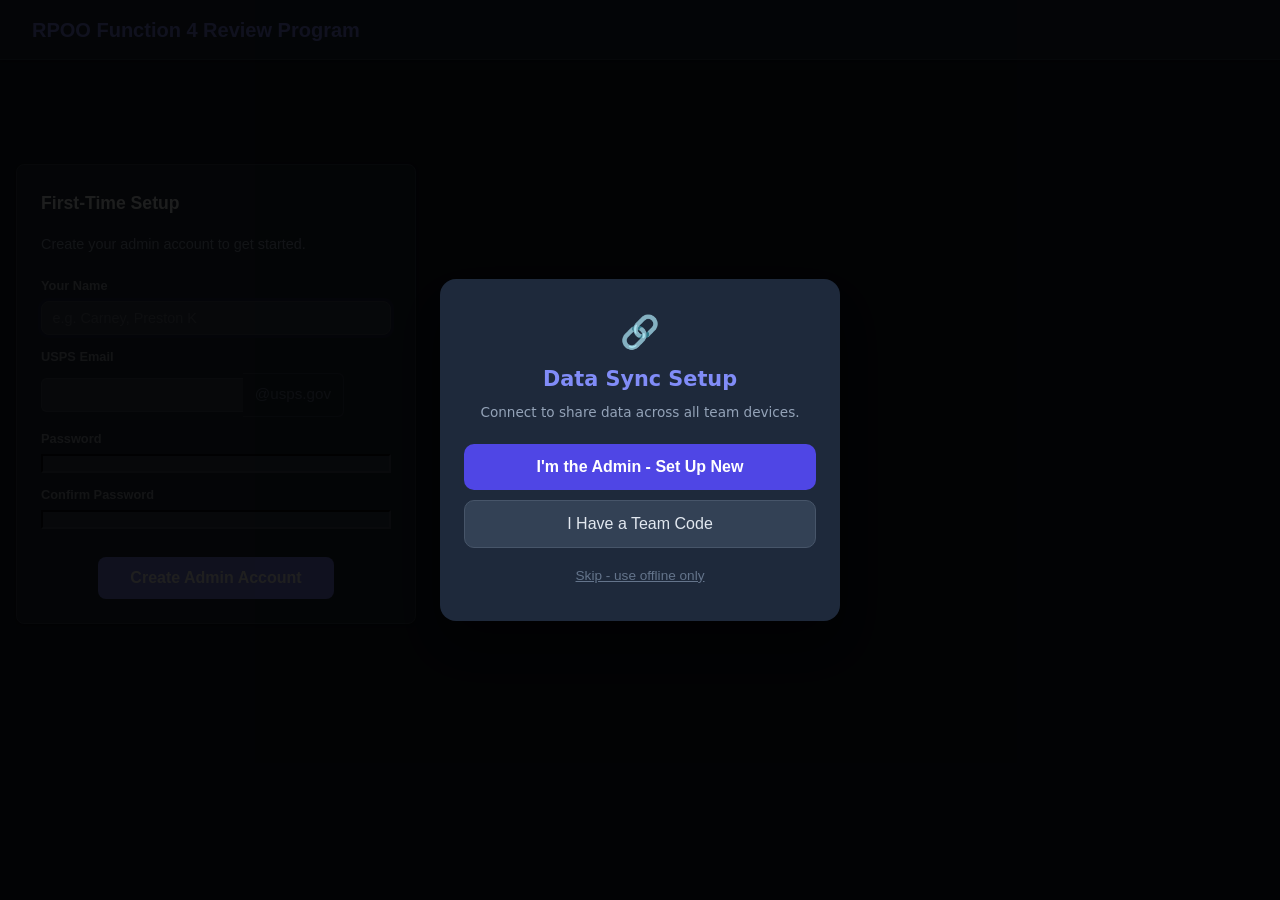
==== commit eb22da70: "Add Create Review quick action for admin on home page" ====
--- a/index.html
+++ b/index.html
@@ -1,4 +1,4 @@
-<!DOCTYPE html>
+﻿<!DOCTYPE html>
 <html lang="en">
 <head>
   <meta charset="UTF-8">
@@ -23,6 +23,7 @@
   <script src="js/sync.js"></script>
   <script src="js/offices.js"></script>
   <script src="js/auth.js"></script>
+  <script src="js/mock-data.js"></script>
   <script src="js/reviews.js"></script>
   <script src="js/storage.js"></script>
   <script>
@@ -95,14 +96,19 @@
     } else if (user.role !== 'readonly') {
       html += '<h3 style="margin:1.5rem 0 0.5rem;">Quick Actions</h3>';
       html += '<div class="landing-grid">';
-      html += '<a href="setup.html" class="landing-card landing-card-primary">' +
+      if (user.role === 'admin') {
+        html += '<a href="admin.html" class="landing-card landing-card-primary">' +
+          '<div class="landing-icon">&#10010;</div><h3>Create Review</h3>' +
+          '<p>Set up a new review package — offices, dates, schedule, and team assignments.</p></a>';
+      }
+      html += '<a href="setup.html" class="landing-card' + (user.role !== 'admin' ? ' landing-card-primary' : '') + '">' +
         '<div class="landing-icon">&#128221;</div><h3>Start Review Day</h3>' +
         '<p>Begin a new observation day for an assigned review.</p></a>';
       html += '<a href="summary.html" class="landing-card">' +
         '<div class="landing-icon">&#128202;</div><h3>View Summary</h3>' +
         '<p>Review saved observations and summary reports.</p></a>';
       if (user.role === 'admin') {
-        html += '<a href="admin.html" class="landing-card">' +
+        html += '<a href="admin.html#users" class="landing-card">' +
           '<div class="landing-icon">&#9881;</div><h3>Admin Panel</h3>' +
           '<p>Manage users, reviews, and assignments.</p></a>';
       }
--- a/css/style.css
+++ b/css/style.css
@@ -2137,6 +2137,8 @@
 html.dark .wb-lead-toggle--active { background: var(--primary); color: #fff; }
 
 /* Phase toggle (Pre-Review / Review) */
+[hidden] { display: none !important; }
+#pod-day-toggle { display: flex; }
 .wb-phase-bar {
   display: flex; gap: 0; align-items: center; margin-bottom: 0.75rem;
   background: var(--bg-light); border-radius: 10px; padding: 0.3rem;
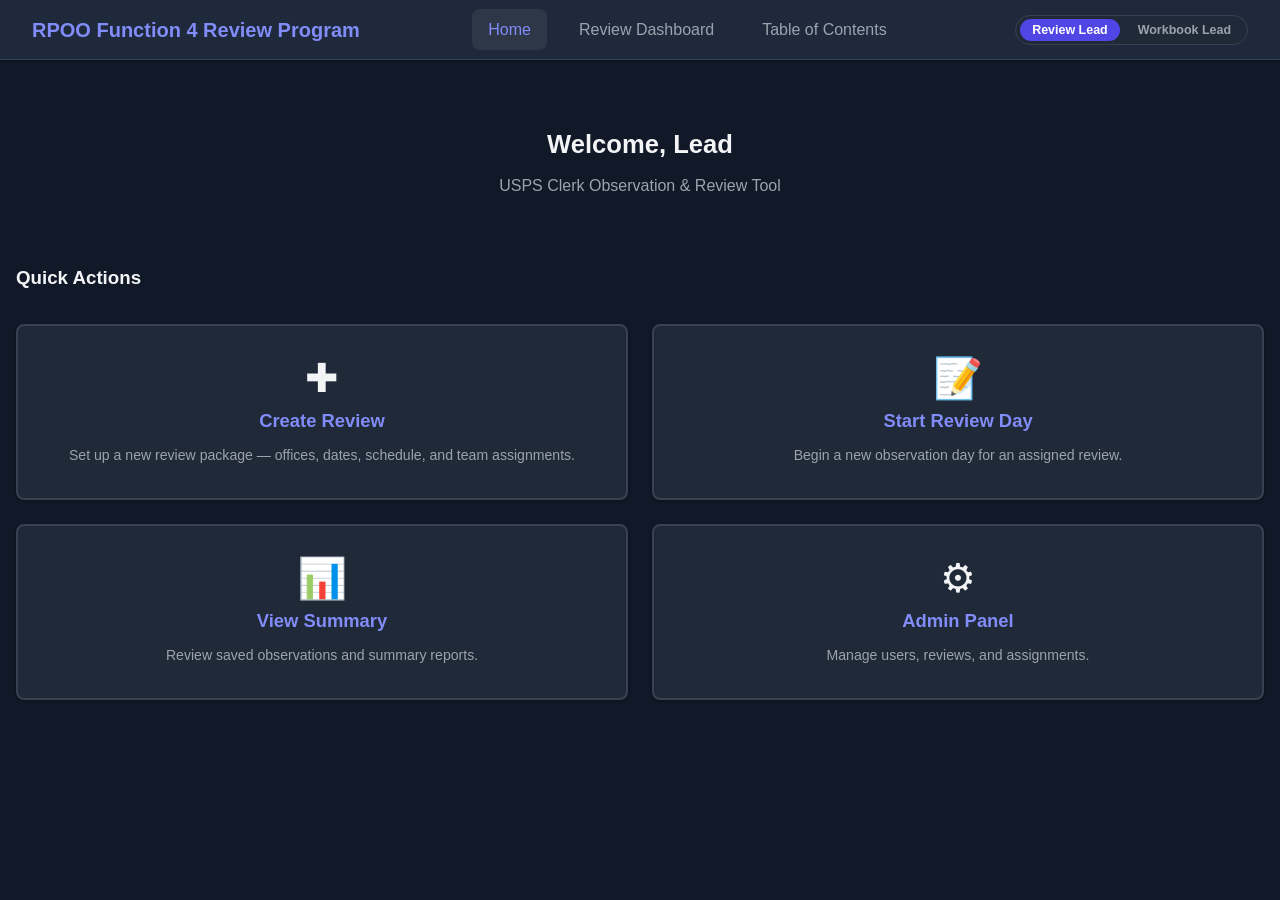
==== commit b31a2fe8: "Sync local to repo: index.html" ====
--- a/index.html
+++ b/index.html
@@ -19,10 +19,10 @@
 
   <main class="container" id="main-content"></main>
 
-  <script src="js/gh-config.js"></script>
-  <script src="js/sync.js"></script>
+  <script src="js/gh-config-offline.js"></script>
+  <script src="js/sync-offline.js"></script>
   <script src="js/offices.js"></script>
-  <script src="js/auth.js"></script>
+  <script src="js/auth-offline.js"></script>
   <script src="js/mock-data.js"></script>
   <script src="js/reviews.js"></script>
   <script src="js/storage.js"></script>
@@ -35,39 +35,10 @@
     var main = document.getElementById('main-content');
     var roleBadge = Auth.REVIEW_ROLE_LABELS || { clerk: 'Clerk Reviewer', mailhandler: 'Mail Handler Reviewer', lead: 'Workbook Lead', teamlead: 'Review Lead' };
 
-    // Load user's reviews
-    var myReviews;
-    var allReviewsList = Reviews.getAll();
-
-    // Everyone sees reviews they're assigned to
-    myReviews = allReviewsList.filter(function(r) {
-      return r.assignments.some(function(a) { return a.userId === user.id; }) ||
-             r.createdBy === user.id;
-    });
-
-    // Also include reviews where user is on the travel survey assignment list
-    var myRevIds = {};
-    myReviews.forEach(function(r) { myRevIds[r.id] = true; });
-    for (var tsi = 0; tsi < localStorage.length; tsi++) {
-      var tsKey = localStorage.key(tsi);
-      if (tsKey && tsKey.indexOf('clerk_obs_travel_survey_') === 0) {
-        try {
-          var tsData = JSON.parse(localStorage.getItem(tsKey));
-          if (tsData && tsData.assignments && tsData.assignments.some(function(a) { return a.userId === user.id; })) {
-            var tsRevId = tsKey.replace('clerk_obs_travel_survey_', '');
-            if (!myRevIds[tsRevId]) {
-              var tsRev = Reviews.getById(tsRevId);
-              if (tsRev) { myReviews.push(tsRev); myRevIds[tsRevId] = true; }
-            }
-          }
-        } catch(e) {}
-      }
-    }
-
-    // Debug mode fallback
-    if (myReviews.length === 0 && user._realRole === 'admin') {
-      myReviews = allReviewsList;
-    }
+    // Load user's reviews — offline mode: show all reviews on this device
+    var myReviews = Reviews.getAll();
+    var allReviewsList = myReviews;
+
     var allObs = Storage.hydrate(Storage.getAll());
     var myObs = Auth.filterVisible(allObs);
 
@@ -383,13 +354,6 @@
       '</div>';
     }
 
-    // ---- Help / Support ----
-    html += '<div class="card" style="margin-top:1.5rem;">' +
-      '<h3>Help &amp; Support</h3>' +
-      '<p style="font-size:0.85rem;">Need help? Contact support at ' +
-      '<a href="mailto:preston.k.carney@usps.gov">preston.k.carney@usps.gov</a></p>' +
-    '</div>';
-
     main.innerHTML = html;
 
     // Helper: compute observation date from review start + day offset
--- a/css/style.css
+++ b/css/style.css
@@ -2124,6 +2124,23 @@
   background: var(--primary) !important; color: #fff !important; border-color: var(--primary) !important;
   box-shadow: 0 0 0 2px rgba(99, 102, 241, 0.4);
 }
+/* Office assignment status indicators */
+.wb-mode-btn--complete {
+  border-color: #059669; background: rgba(5, 150, 105, 0.1); color: #34d399;
+}
+.wb-mode-btn--complete:hover { background: #059669; color: #fff; border-color: #059669; }
+.wb-mode-btn--incomplete {
+  border-color: #dc2626; background: rgba(220, 38, 38, 0.1); color: #f87171;
+}
+.wb-mode-btn--incomplete:hover { background: #dc2626; color: #fff; border-color: #dc2626; }
+.wb-mode-btn--active.wb-mode-btn--complete {
+  background: #059669 !important; color: #fff !important; border-color: #059669 !important;
+  box-shadow: 0 0 0 2px rgba(5, 150, 105, 0.4);
+}
+.wb-mode-btn--active.wb-mode-btn--incomplete {
+  background: #dc2626 !important; color: #fff !important; border-color: #dc2626 !important;
+  box-shadow: 0 0 0 2px rgba(220, 38, 38, 0.4);
+}
 /* Lead mode toggle (Manage / My Notes) */
 .wb-lead-toggle {
   padding: 0.35rem 0.75rem; border: none; background: var(--bg);
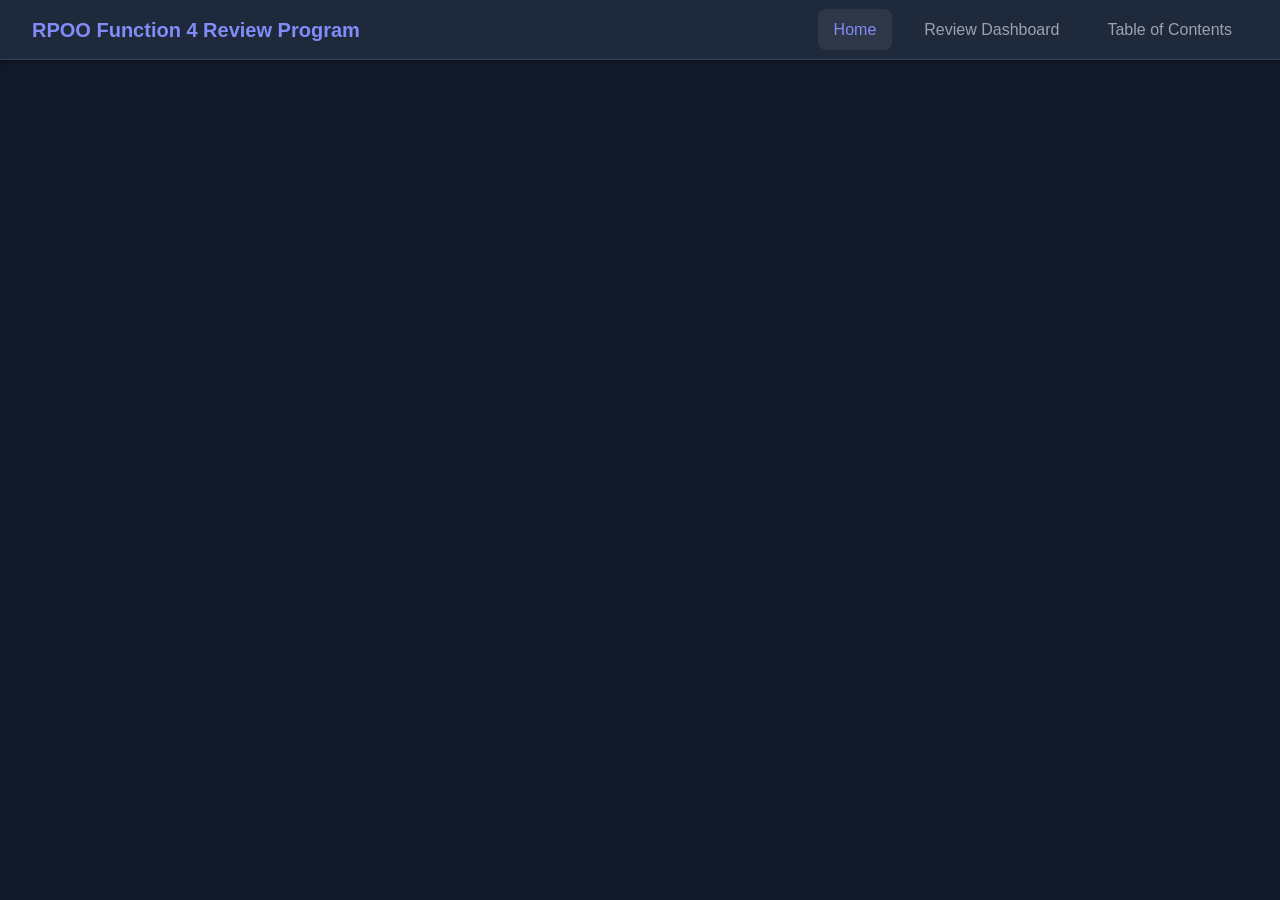
==== commit dcd20a44: "Restore from good commit: index.html" ====
--- a/index.html
+++ b/index.html
@@ -19,10 +19,10 @@
 
   <main class="container" id="main-content"></main>
 
-  <script src="js/gh-config-offline.js"></script>
-  <script src="js/sync-offline.js"></script>
+  <script src="js/gh-config.js"></script>
+  <script src="js/sync.js"></script>
   <script src="js/offices.js"></script>
-  <script src="js/auth-offline.js"></script>
+  <script src="js/auth.js"></script>
   <script src="js/mock-data.js"></script>
   <script src="js/reviews.js"></script>
   <script src="js/storage.js"></script>
@@ -35,10 +35,39 @@
     var main = document.getElementById('main-content');
     var roleBadge = Auth.REVIEW_ROLE_LABELS || { clerk: 'Clerk Reviewer', mailhandler: 'Mail Handler Reviewer', lead: 'Workbook Lead', teamlead: 'Review Lead' };
 
-    // Load user's reviews — offline mode: show all reviews on this device
-    var myReviews = Reviews.getAll();
-    var allReviewsList = myReviews;
-
+    // Load user's reviews
+    var myReviews;
+    var allReviewsList = Reviews.getAll();
+
+    // Everyone sees reviews they're assigned to
+    myReviews = allReviewsList.filter(function(r) {
+      return r.assignments.some(function(a) { return a.userId === user.id; }) ||
+             r.createdBy === user.id;
+    });
+
+    // Also include reviews where user is on the travel survey assignment list
+    var myRevIds = {};
+    myReviews.forEach(function(r) { myRevIds[r.id] = true; });
+    for (var tsi = 0; tsi < localStorage.length; tsi++) {
+      var tsKey = localStorage.key(tsi);
+      if (tsKey && tsKey.indexOf('clerk_obs_travel_survey_') === 0) {
+        try {
+          var tsData = JSON.parse(localStorage.getItem(tsKey));
+          if (tsData && tsData.assignments && tsData.assignments.some(function(a) { return a.userId === user.id; })) {
+            var tsRevId = tsKey.replace('clerk_obs_travel_survey_', '');
+            if (!myRevIds[tsRevId]) {
+              var tsRev = Reviews.getById(tsRevId);
+              if (tsRev) { myReviews.push(tsRev); myRevIds[tsRevId] = true; }
+            }
+          }
+        } catch(e) {}
+      }
+    }
+
+    // Debug mode fallback
+    if (myReviews.length === 0 && user._realRole === 'admin') {
+      myReviews = allReviewsList;
+    }
     var allObs = Storage.hydrate(Storage.getAll());
     var myObs = Auth.filterVisible(allObs);
 
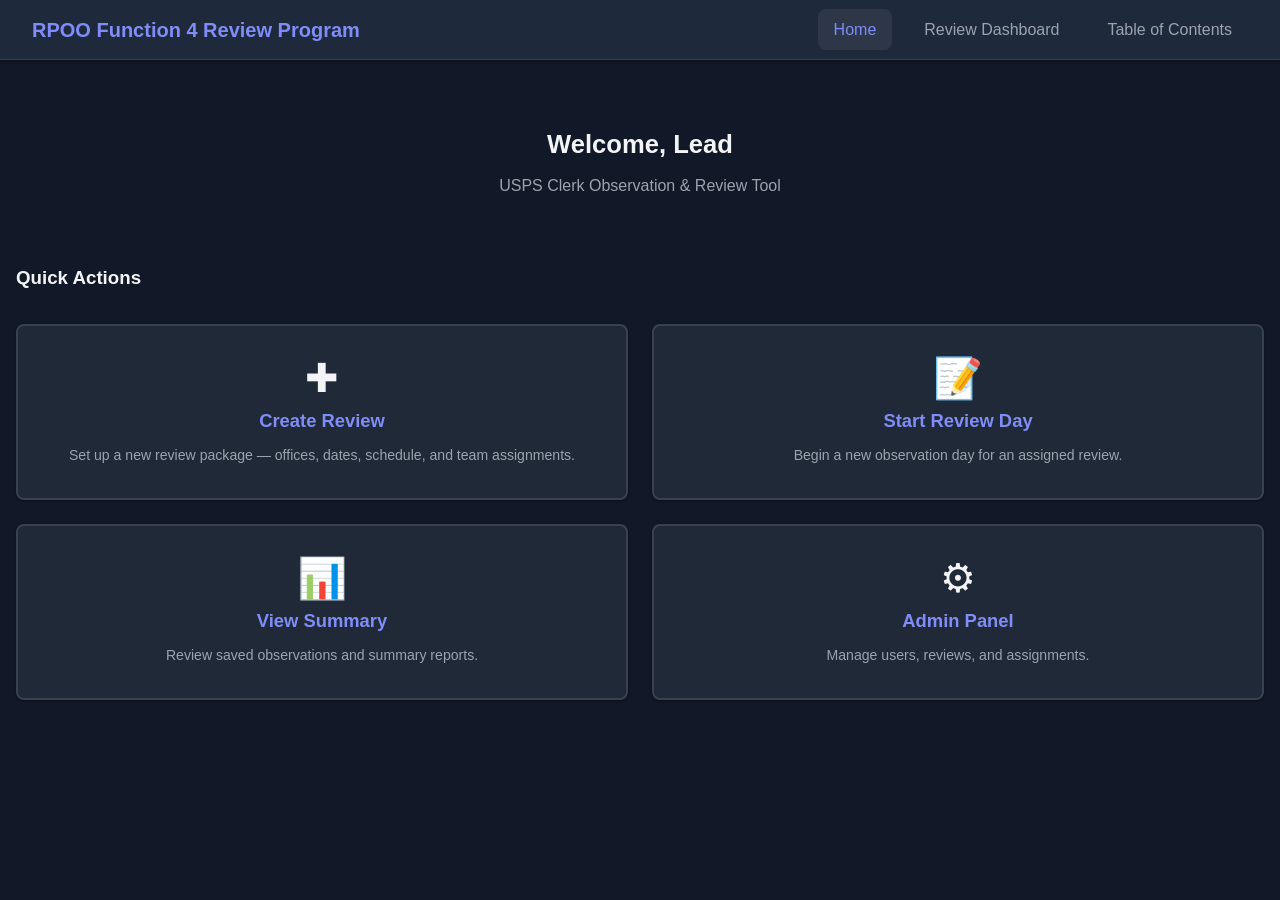
==== commit bab060fd: "Switch to offline stubs, no profiles: index.html" ====
--- a/index.html
+++ b/index.html
@@ -19,10 +19,10 @@
 
   <main class="container" id="main-content"></main>
 
-  <script src="js/gh-config.js"></script>
-  <script src="js/sync.js"></script>
+  <script src="js/gh-config-offline.js"></script>
+  <script src="js/sync-offline.js"></script>
   <script src="js/offices.js"></script>
-  <script src="js/auth.js"></script>
+  <script src="js/auth-offline.js"></script>
   <script src="js/mock-data.js"></script>
   <script src="js/reviews.js"></script>
   <script src="js/storage.js"></script>
